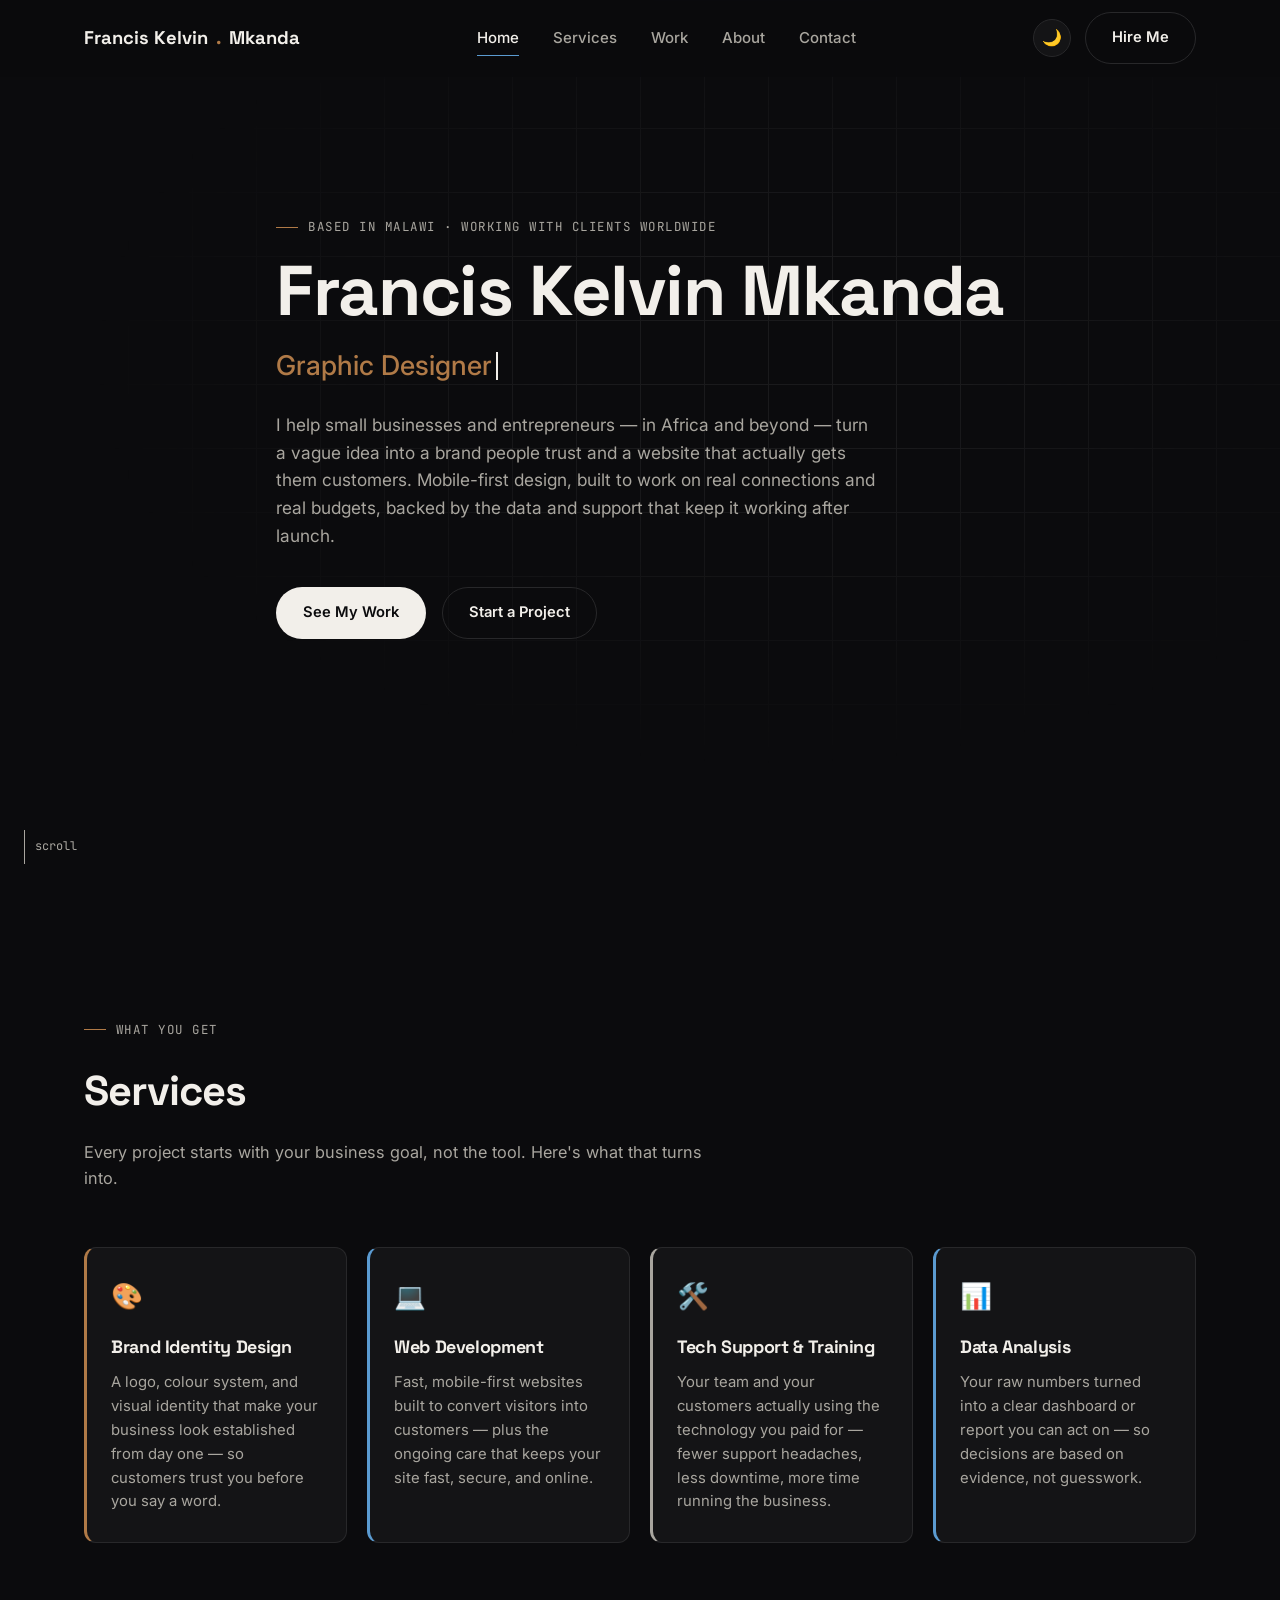
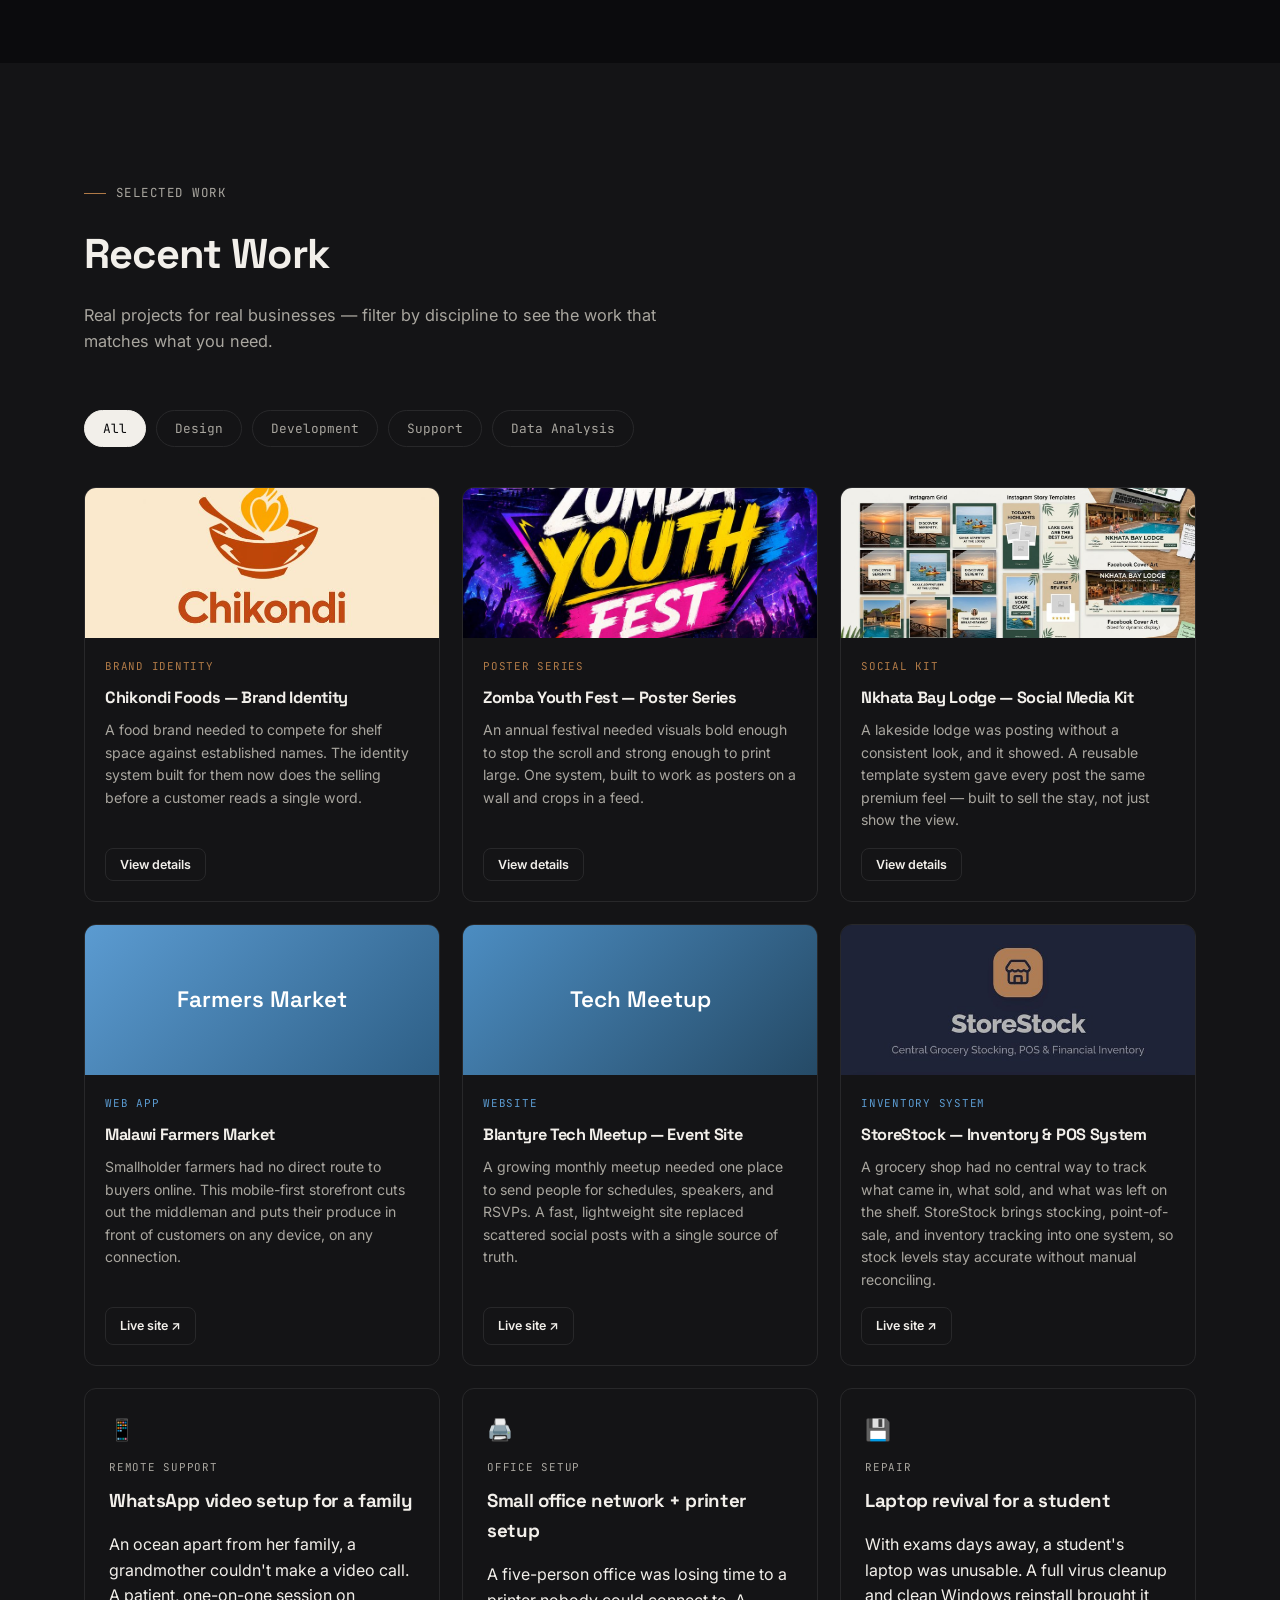
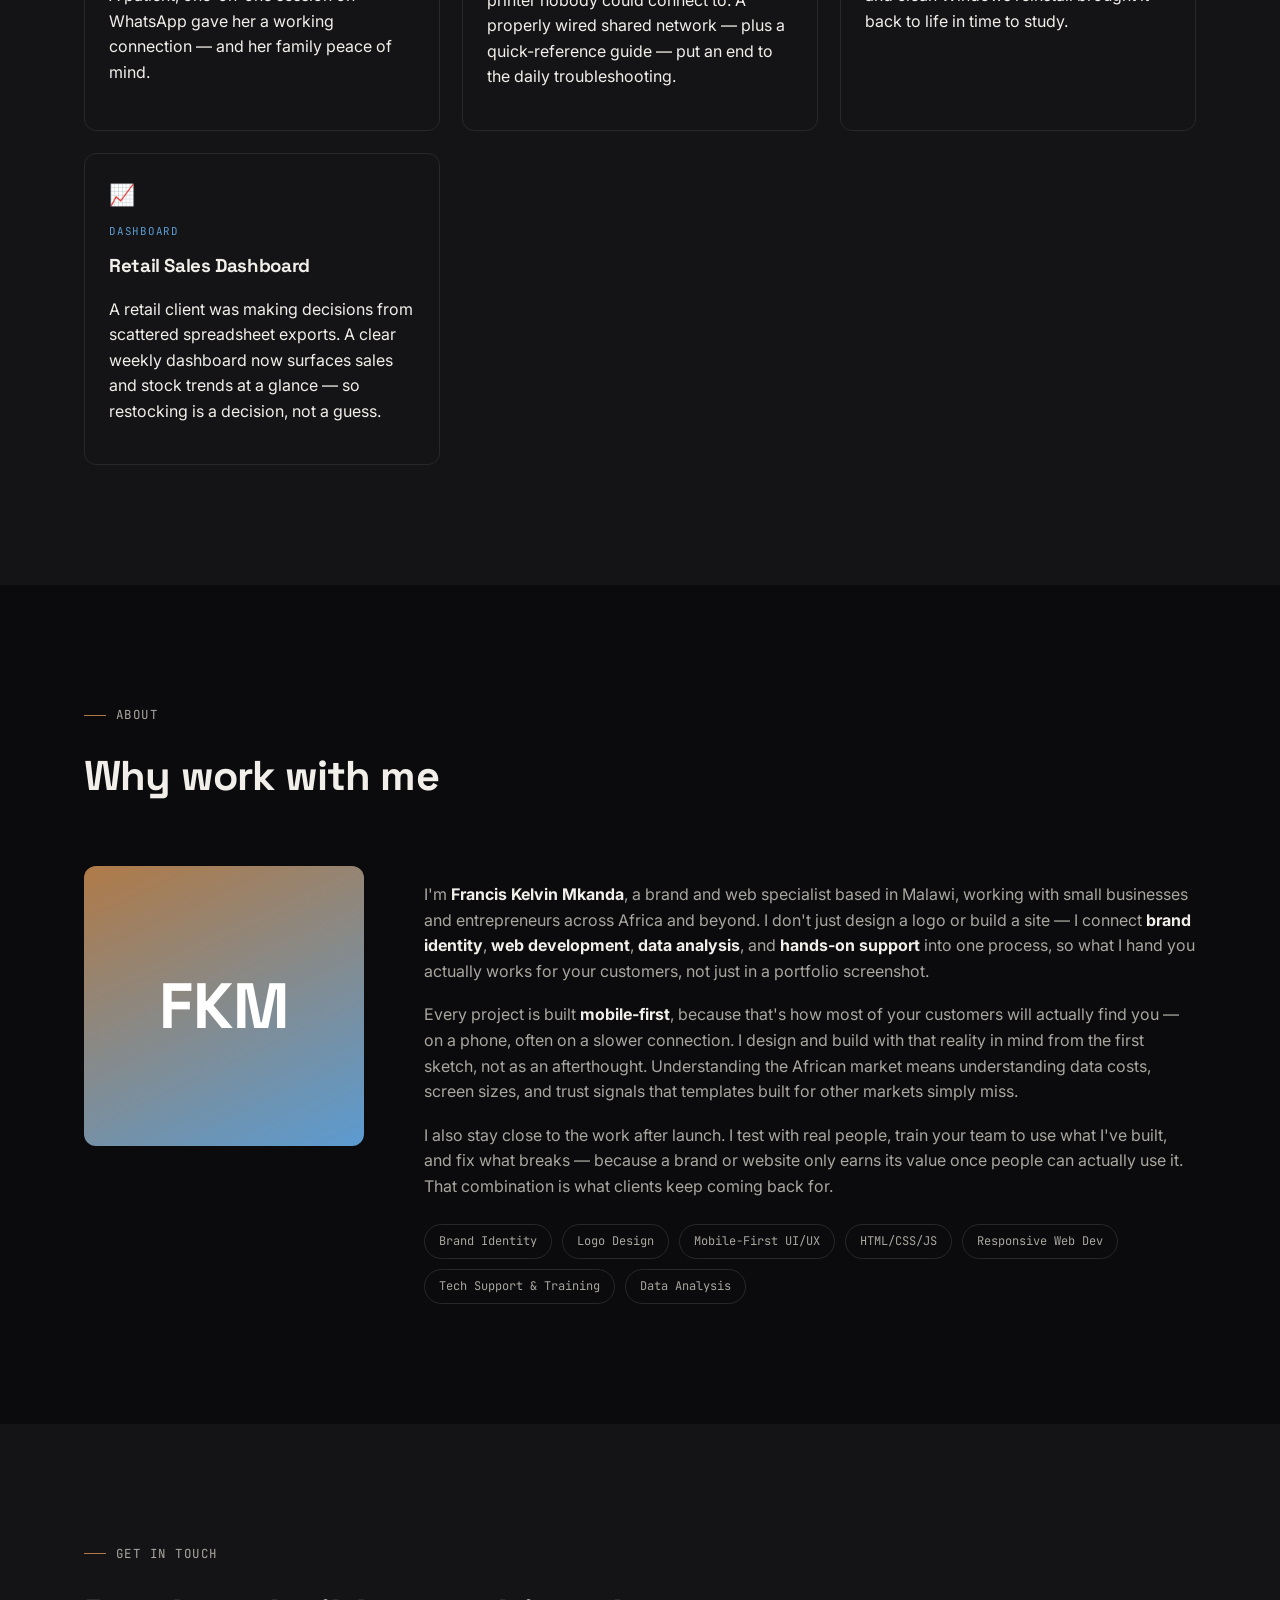
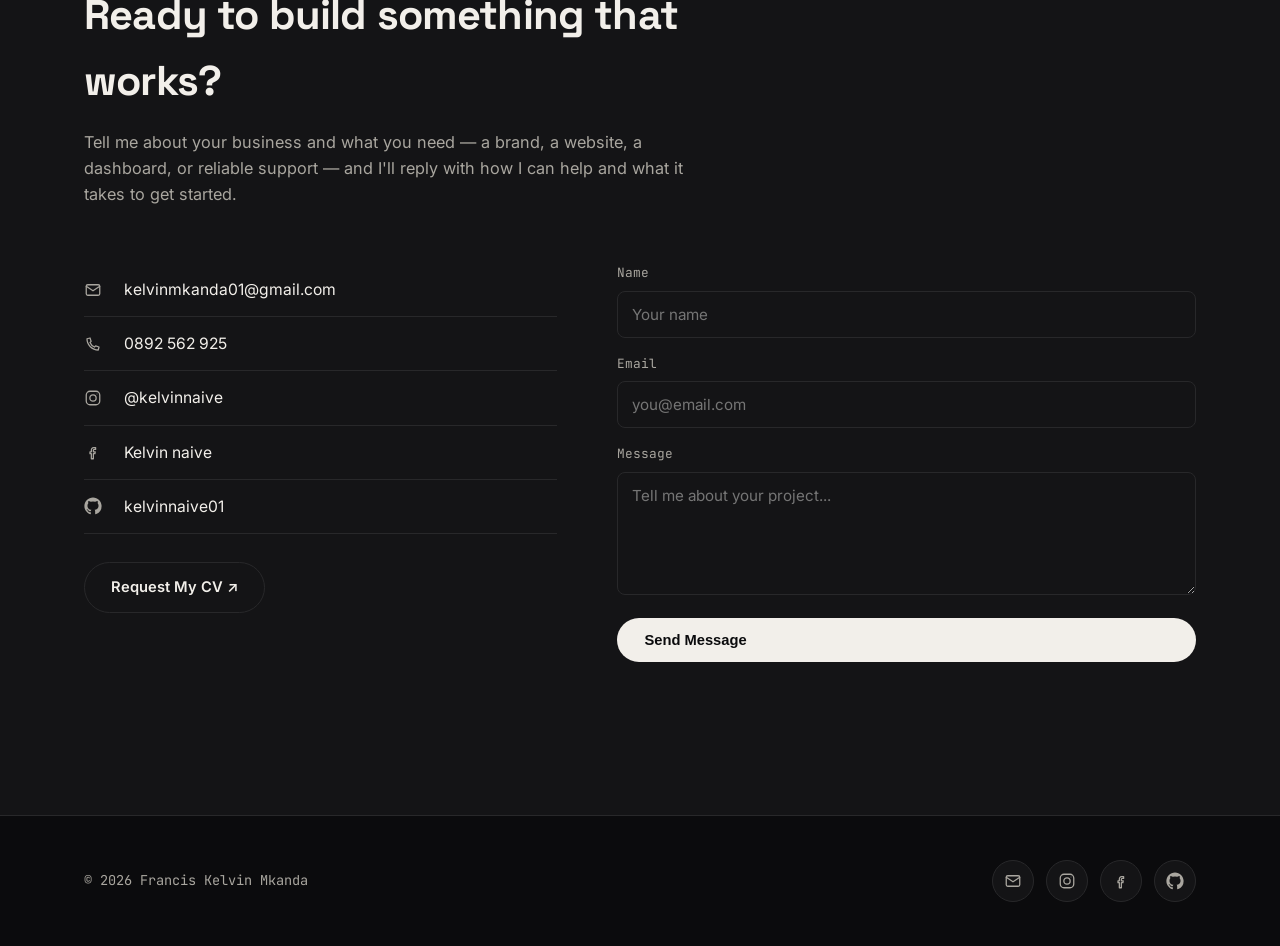
==== index.html @ a52c3dfa "Add files via upload" ====
<!DOCTYPE html>
<html lang="en" data-theme="dark">
<head>
<meta charset="UTF-8">
<meta name="viewport" content="width=device-width, initial-scale=1.0">
<title>Francis Kelvin Mkanda — Brand Design & Web Development for African Businesses</title>
<meta name="description" content="Francis Kelvin Mkanda helps African businesses build brands and websites that convert — mobile-first design, brand identity, and web development from Malawi, for clients worldwide.">
<link rel="preconnect" href="https://fonts.googleapis.com">
<link rel="preconnect" href="https://fonts.gstatic.com" crossorigin>
<link href="https://fonts.googleapis.com/css2?family=Space+Grotesk:wght@400;500;600;700&family=Inter:wght@400;500;600&family=JetBrains+Mono:wght@400;500&display=swap" rel="stylesheet">
<style>
  :root{
    --bg:#0B0B0D;
    --bg-elev:#141416;
    --bg-elev-2:#1B1B1E;
    --text:#F2EFEA;
    --text-muted:#A9A69F;
    --accent-brown:#B07A47;
    --accent-brown-soft:rgba(176,122,71,.14);
    --accent-blue:#5B9BD1;
    --accent-blue-soft:rgba(91,155,209,.14);
    --border:#28282A;
    --radius:12px;
    --shadow:0 20px 40px -20px rgba(0,0,0,.6);
    --maxw:1160px;
  }
  html[data-theme="light"]{
    --bg:#F7F5F0;
    --bg-elev:#FFFFFF;
    --bg-elev-2:#EFEBE3;
    --text:#17160F;
    --text-muted:#615D53;
    --accent-brown:#8B5A2E;
    --accent-brown-soft:rgba(139,90,46,.10);
    --accent-blue:#2E6A9E;
    --accent-blue-soft:rgba(46,106,158,.10);
    --border:#E1DCD1;
    --shadow:0 20px 40px -24px rgba(0,0,0,.18);
  }
  *{box-sizing:border-box;}
  html{scroll-behavior:smooth;}
  @media (prefers-reduced-motion: reduce){
    html{scroll-behavior:auto;}
    *{animation-duration:.001ms !important; animation-iteration-count:1 !important; transition-duration:.001ms !important;}
  }
  body{
    margin:0;
    background:var(--bg);
    color:var(--text);
    font-family:'Inter',system-ui,sans-serif;
    line-height:1.6;
    transition:background .35s ease, color .35s ease;
    -webkit-font-smoothing:antialiased;
  }
  h1,h2,h3,.display{
    font-family:'Space Grotesk',system-ui,sans-serif;
    margin:0;
    letter-spacing:-.02em;
  }
  .mono{
    font-family:'JetBrains Mono',monospace;
    letter-spacing:.02em;
  }
  a{color:inherit;text-decoration:none;}
  img{max-width:100%;display:block;}
  ::selection{background:var(--accent-brown);color:#fff;}
  :focus-visible{outline:2px solid var(--accent-blue);outline-offset:3px;}

  .wrap{max-width:var(--maxw);margin:0 auto;padding:0 24px;}
  section{padding:120px 0;scroll-margin-top:88px;}
  #home{scroll-margin-top:0;}
  @media (max-width:768px){section{padding:80px 0;}}
  .sr-only{
    position:absolute;width:1px;height:1px;padding:0;margin:-1px;
    overflow:hidden;clip:rect(0,0,0,0);white-space:nowrap;border:0;
  }

  .eyebrow{
    font-family:'JetBrains Mono',monospace;
    font-size:.78rem;
    letter-spacing:.12em;
    text-transform:uppercase;
    color:var(--text-muted);
    display:flex;align-items:center;gap:10px;
    margin-bottom:18px;
  }
  .eyebrow::before{
    content:'';
    width:22px;height:1px;
    background:var(--accent-brown);
    display:inline-block;
  }

  /* NAV */
  header{
    position:fixed;top:0;left:0;right:0;z-index:100;
    background:color-mix(in srgb, var(--bg) 78%, transparent);
    backdrop-filter:blur(10px);
    border-bottom:1px solid transparent;
    transition:border-color .3s ease, background .3s ease;
  }
  header.scrolled{border-bottom-color:var(--border);}
  nav.wrap{
    display:flex;align-items:center;justify-content:space-between;
    height:76px;
  }
  .logo{
    font-family:'Space Grotesk',sans-serif;
    font-weight:700;font-size:1.15rem;
    display:flex;align-items:center;gap:8px;
  }
  .logo .dot{color:var(--accent-brown);}
  .nav-links{
    display:flex;align-items:center;gap:34px;
    font-size:.94rem;font-weight:500;
  }
  .nav-links a{
    position:relative;color:var(--text-muted);
    transition:color .2s ease;
  }
  .nav-links a:hover, .nav-links a.active{color:var(--text);}
  .nav-links a::after{
    content:'';position:absolute;left:0;bottom:-6px;
    width:0;height:1.5px;background:var(--accent-blue);
    transition:width .25s ease;
  }
  .nav-links a:hover::after, .nav-links a.active::after{width:100%;}
  .nav-right{display:flex;align-items:center;gap:14px;}
  .theme-toggle{
    width:38px;height:38px;border-radius:50%;
    border:1px solid var(--border);background:var(--bg-elev);
    display:flex;align-items:center;justify-content:center;
    cursor:pointer;color:var(--text);font-size:1rem;
    transition:transform .2s ease, background .2s ease;
  }
  .theme-toggle:hover{transform:rotate(20deg);}
  .btn{
    display:inline-flex;align-items:center;gap:8px;
    padding:13px 26px;border-radius:999px;
    font-weight:600;font-size:.92rem;cursor:pointer;
    border:1px solid transparent;transition:all .25s ease;
    white-space:nowrap;
  }
  .btn-primary{background:var(--text);color:var(--bg);}
  .btn-primary:hover{background:var(--accent-brown);color:#fff;transform:translateY(-2px);}
  .btn-outline{border-color:var(--border);color:var(--text);}
  .btn-outline:hover{border-color:var(--accent-blue);color:var(--accent-blue);transform:translateY(-2px);}
  .hamburger{
    display:none;position:relative;width:38px;height:38px;padding:0;
    background:var(--bg-elev);border:1px solid var(--border);border-radius:50%;
    cursor:pointer;transition:border-color .2s ease;
  }
  .hamburger:hover{border-color:var(--accent-blue);}
  .hamburger .bar{
    position:absolute;left:11px;width:16px;height:1.6px;border-radius:2px;
    background:var(--text);transition:transform .3s ease, opacity .2s ease, top .3s ease;
  }
  .hamburger .bar:nth-child(1){top:14px;}
  .hamburger .bar:nth-child(2){top:18.2px;}
  .hamburger .bar:nth-child(3){top:22.4px;}
  .hamburger.open .bar:nth-child(1){top:18.2px;transform:rotate(45deg);}
  .hamburger.open .bar:nth-child(2){opacity:0;}
  .hamburger.open .bar:nth-child(3){top:18.2px;transform:rotate(-45deg);}

  @media (max-width:860px){
    .nav-links{
      position:fixed;top:76px;left:0;right:0;
      background:var(--bg-elev);border-bottom:1px solid var(--border);
      flex-direction:column;align-items:flex-start;padding:24px;gap:6px;
      transform:translateY(-12px);opacity:0;transition:all .28s ease;
      pointer-events:none;box-shadow:var(--shadow);z-index:99;
    }
    .nav-links.open{transform:translateY(0);opacity:1;pointer-events:auto;}
    .nav-links a{width:100%;padding:12px 4px;font-size:1.02rem;}
    .nav-right .btn-outline{display:none;}
    .hamburger{display:flex;align-items:center;justify-content:center;}
  }

  /* HERO */
  .hero{
    min-height:100vh;
    display:flex;align-items:center;
    position:relative;overflow:hidden;
    padding-top:76px;
  }
  .hero-grid-bg{
    position:absolute;inset:0;z-index:0;
    background-image:
      linear-gradient(var(--border) 1px, transparent 1px),
      linear-gradient(90deg, var(--border) 1px, transparent 1px);
    background-size:64px 64px;
    mask-image:radial-gradient(ellipse 70% 60% at 60% 40%, black 20%, transparent 75%);
    opacity:.55;
    animation:drift 40s linear infinite;
  }
  @keyframes drift{
    0%{background-position:0 0, 0 0;}
    100%{background-position:64px 64px, -64px 64px;}
  }
  .hero-inner{position:relative;z-index:1;max-width:820px;}
  .hero .eyebrow{opacity:0;animation:rise .7s ease .1s forwards;}
  .hero h1{
    font-size:clamp(2.4rem, 6vw, 4.4rem);
    font-weight:700;line-height:1.05;
    opacity:0;animation:rise .7s ease .22s forwards;
  }
  .role-line{
    font-size:clamp(1.2rem, 2.6vw, 1.7rem);
    font-weight:500;margin-top:18px;
    height:1.4em;display:flex;align-items:center;
    opacity:0;animation:rise .7s ease .34s forwards;
  }
  .role-word{transition:color .4s ease;}
  .role-word.brown{color:var(--accent-brown);}
  .role-word.blue{color:var(--accent-blue);}
  .role-word.plain{color:var(--text);}
  .cursor-bar{
    display:inline-block;width:2px;height:1em;background:currentColor;
    margin-left:4px;animation:blink 1s step-end infinite;
  }
  @keyframes blink{50%{opacity:0;}}
  .hero p.lead{
    margin-top:26px;font-size:1.08rem;color:var(--text-muted);max-width:600px;
    opacity:0;animation:rise .7s ease .46s forwards;
  }
  .hero-ctas{margin-top:38px;display:flex;gap:16px;flex-wrap:wrap;
    opacity:0;animation:rise .7s ease .58s forwards;}
  @keyframes rise{from{opacity:0;transform:translateY(14px);}to{opacity:1;transform:translateY(0);}}
  .scroll-cue{
    position:absolute;bottom:36px;left:24px;
    font-family:'JetBrains Mono',monospace;font-size:.75rem;color:var(--text-muted);
    display:flex;align-items:center;gap:10px;z-index:1;
  }
  .scroll-cue span.line{width:1px;height:34px;background:var(--text-muted);
    animation:scrollpulse 2s ease-in-out infinite;}
  @keyframes scrollpulse{0%,100%{transform:scaleY(1);opacity:.4;}50%{transform:scaleY(.5);opacity:1;}}

  /* SECTION HEADS */
  .section-head{max-width:640px;margin-bottom:56px;}
  .section-head h2{font-size:clamp(1.8rem, 3.4vw, 2.6rem);}
  .section-head p{color:var(--text-muted);margin-top:14px;font-size:1.02rem;}

  /* SERVICES */
  .services-grid{
    display:grid;grid-template-columns:repeat(auto-fit, minmax(220px, 1fr));gap:20px;
  }
  @media (max-width:560px){.services-grid{grid-template-columns:1fr;}}
  .service-card{
    background:var(--bg-elev);border:1px solid var(--border);
    border-left:3px solid var(--card-accent, var(--border));
    border-radius:var(--radius);padding:28px 24px;
    transition:transform .3s ease, box-shadow .3s ease;
    position:relative;
  }
  .service-card:hover{transform:translateY(-6px);box-shadow:var(--shadow);}
  .service-card .icon{font-size:1.6rem;margin-bottom:16px;display:block;}
  .service-card h3{font-size:1.12rem;margin-bottom:10px;}
  .service-card p{color:var(--text-muted);font-size:.93rem;margin:0;}
  .card-brown{--card-accent:var(--accent-brown);}
  .card-blue{--card-accent:var(--accent-blue);}
  .card-neutral{--card-accent:var(--text-muted);}
  .card-soon{--card-accent:var(--border);border-left-style:dashed;opacity:.75;}
  .badge{
    font-family:'JetBrains Mono',monospace;font-size:.65rem;
    text-transform:uppercase;letter-spacing:.08em;
    background:var(--bg-elev-2);color:var(--text-muted);
    padding:4px 9px;border-radius:6px;
    position:absolute;top:20px;right:20px;
  }

  /* FILTER TABS */
  .filter-tabs{display:flex;gap:10px;flex-wrap:wrap;margin-bottom:40px;}
  .tab{
    font-family:'JetBrains Mono',monospace;font-size:.8rem;
    padding:9px 18px;border-radius:999px;border:1px solid var(--border);
    background:transparent;color:var(--text-muted);cursor:pointer;
    transition:all .2s ease;
  }
  .tab:hover{color:var(--text);}
  .tab.active{background:var(--text);color:var(--bg);border-color:var(--text);}

  /* PORTFOLIO GRID */
  .portfolio-grid{
    display:grid;grid-template-columns:repeat(3,1fr);gap:22px;
  }
  @media (max-width:900px){.portfolio-grid{grid-template-columns:1fr 1fr;}}
  @media (max-width:600px){.portfolio-grid{grid-template-columns:1fr;}}
  .p-card{
    background:var(--bg-elev);border:1px solid var(--border);border-radius:var(--radius);
    overflow:hidden;transition:transform .3s ease, box-shadow .3s ease;
    display:flex;flex-direction:column;
  }
  .p-card:hover{transform:translateY(-5px);box-shadow:var(--shadow);}
  .p-thumb{
    height:150px;position:relative;overflow:hidden;
    display:flex;align-items:center;justify-content:center;
    font-family:'Space Grotesk',sans-serif;font-weight:600;font-size:1.4rem;
    color:#fff;cursor:pointer;
  }
  .p-thumb img{width:100%;height:100%;object-fit:cover;display:block;transition:transform .4s ease;}
  .p-card:hover .p-thumb img{transform:scale(1.06);}
  .p-thumb::after{
    content:'';position:absolute;inset:0;background:rgba(0,0,0,0);
    transition:background .25s ease;
  }
  .p-card:hover .p-thumb::after{background:rgba(0,0,0,.12);}
  .p-body{padding:20px;flex:1;display:flex;flex-direction:column;}
  .p-tag{
    font-family:'JetBrains Mono',monospace;font-size:.68rem;text-transform:uppercase;
    color:var(--tag-color, var(--accent-brown));margin-bottom:10px;letter-spacing:.07em;
  }
  .p-body h3{font-size:1.02rem;margin-bottom:8px;}
  .p-body p{color:var(--text-muted);font-size:.88rem;margin:0 0 16px 0;flex:1;}
  .p-links{display:flex;gap:10px;flex-wrap:wrap;}
  .p-links a, .p-links button{
    font-size:.78rem;font-weight:600;padding:8px 14px;border-radius:8px;
    border:1px solid var(--border);cursor:pointer;background:transparent;color:var(--text);
    transition:all .2s ease;font-family:inherit;
  }
  .p-links a:hover, .p-links button:hover{border-color:var(--accent-blue);color:var(--accent-blue);}
  .soon-grid{
    height:150px;background:
      repeating-linear-gradient(135deg, var(--bg-elev-2) 0 10px, var(--bg-elev) 10px 20px);
    display:flex;align-items:center;justify-content:center;
    color:var(--text-muted);font-family:'JetBrains Mono',monospace;font-size:.8rem;
    letter-spacing:.06em;text-transform:uppercase;
  }
  .support-card{padding:24px;}
  .support-card .icon{font-size:1.3rem;margin-bottom:12px;display:block;}

  /* MODAL */
  .modal-overlay{
    position:fixed;inset:0;background:rgba(0,0,0,.72);
    display:none;align-items:center;justify-content:center;z-index:200;
    padding:24px;
  }
  .modal-overlay.open{display:flex;}
  .modal{
    background:var(--bg-elev);border:1px solid var(--border);border-radius:var(--radius);
    max-width:560px;width:100%;padding:32px;position:relative;
    box-shadow:var(--shadow);max-height:88vh;overflow-y:auto;
  }
  .modal .close-btn{
    position:absolute;top:18px;right:18px;background:none;border:none;
    color:var(--text-muted);font-size:1.3rem;cursor:pointer;
  }
  .modal-thumb{
    height:130px;border-radius:8px;margin-bottom:20px;
    display:flex;align-items:center;justify-content:center;color:#fff;
    font-family:'Space Grotesk',sans-serif;font-weight:600;
  }
  .modal-thumb.gallery{
    height:auto;display:grid;grid-template-columns:1.3fr 1fr;grid-auto-rows:100px;gap:8px;
    background:none;
  }
  .modal-thumb.gallery img{
    width:100%;height:100%;object-fit:cover;border-radius:8px;border:1px solid var(--border);
    cursor:zoom-in;transition:opacity .2s ease, transform .2s ease;
  }
  .modal-thumb.gallery img:hover{opacity:.88;transform:scale(1.02);}
  .modal-thumb.gallery img:first-child{grid-row:span 2;height:100%;}

  .lightbox-overlay{
    position:fixed;inset:0;background:rgba(0,0,0,.9);
    display:none;align-items:center;justify-content:center;z-index:300;
    padding:32px;
  }
  .lightbox-overlay.open{display:flex;}
  .lightbox-overlay img{
    max-width:min(90vw, 1100px);max-height:88vh;
    object-fit:contain;border-radius:6px;box-shadow:var(--shadow);
  }
  .lightbox-close{
    position:fixed;top:24px;right:28px;color:#fff;font-size:1.6rem;
    background:rgba(255,255,255,.1);width:44px;height:44px;border-radius:50%;
    border:1px solid rgba(255,255,255,.25);
  }
  .lightbox-close:hover{background:rgba(255,255,255,.2);}

  /* ABOUT */
  .about-grid{display:grid;grid-template-columns:280px 1fr;gap:60px;align-items:start;}
  @media (max-width:760px){.about-grid{grid-template-columns:1fr;}}
  .avatar{
    width:100%;aspect-ratio:1;border-radius:var(--radius);
    background:linear-gradient(155deg, var(--accent-brown), var(--accent-blue));
    display:flex;align-items:center;justify-content:center;
    font-family:'Space Grotesk',sans-serif;font-weight:700;font-size:4rem;color:#fff;
  }
  .about-text p{color:var(--text-muted);margin-bottom:18px;}
  .about-text strong{color:var(--text);}
  .skill-tags{display:flex;flex-wrap:wrap;gap:10px;margin-top:24px;}
  .skill-tags span{
    font-family:'JetBrains Mono',monospace;font-size:.75rem;
    border:1px solid var(--border);padding:7px 14px;border-radius:999px;
    color:var(--text-muted);
  }

  /* CONTACT */
  .contact-grid{display:grid;grid-template-columns:.9fr 1.1fr;gap:60px;}
  @media (max-width:800px){.contact-grid{grid-template-columns:1fr;}}
  .contact-list{list-style:none;padding:0;margin:0 0 28px 0;}
  .contact-list li{
    display:flex;align-items:center;gap:14px;padding:14px 0;
    border-bottom:1px solid var(--border);font-size:.98rem;
  }
  .contact-list li .k{width:26px;display:flex;color:var(--text-muted);flex-shrink:0;}
  .contact-list li .k svg{width:18px;height:18px;}
  .contact-list li a{transition:color .2s ease;}
  .contact-list li a:hover{color:var(--accent-blue);}
  form.contact-form{display:flex;flex-direction:column;gap:16px;}
  .field label{
    display:block;font-size:.8rem;font-family:'JetBrains Mono',monospace;
    color:var(--text-muted);margin-bottom:7px;
  }
  .field input, .field textarea{
    width:100%;padding:13px 14px;border-radius:8px;
    border:1px solid var(--border);background:var(--bg-elev);color:var(--text);
    font-family:'Inter',sans-serif;font-size:.95rem;resize:vertical;
    transition:border-color .2s ease;
  }
  .field input:focus, .field textarea:focus{border-color:var(--accent-blue);outline:none;}
  .form-msg{font-size:.88rem;color:var(--accent-blue);min-height:1.2em;}

  /* FOOTER */
  footer{border-top:1px solid var(--border);padding:44px 0;}
  .footer-inner{
    display:flex;justify-content:space-between;align-items:center;flex-wrap:wrap;gap:20px;
  }
  .social-row{display:flex;gap:12px;}
  .social-row a{
    width:42px;height:42px;border-radius:50%;border:1px solid var(--border);
    background:var(--bg-elev);color:var(--text-muted);
    display:flex;align-items:center;justify-content:center;
    transition:transform .25s ease, background .25s ease, border-color .25s ease, color .25s ease, box-shadow .25s ease;
  }
  .social-row a svg{width:18px;height:18px;display:block;}
  .social-row a:hover, .social-row a:focus-visible{
    border-color:var(--icon-accent, var(--accent-brown));
    color:var(--icon-accent, var(--accent-brown));
    background:var(--icon-accent-soft, var(--accent-brown-soft));
    transform:translateY(-3px) scale(1.06);
    box-shadow:var(--shadow);
  }
  footer .copyright{font-size:.85rem;color:var(--text-muted);font-family:'JetBrains Mono',monospace;}

  .reveal{opacity:0;transform:translateY(24px);transition:opacity .7s ease, transform .7s ease;}
  .reveal.in{opacity:1;transform:translateY(0);}
</style>
</head>
<body>

<header id="site-header">
  <nav class="wrap">
    <a href="#home" class="logo">Francis Kelvin<span class="dot">.</span>Mkanda</a>
    <div class="nav-links" id="navLinks">
      <a href="#home" class="nav-link">Home</a>
      <a href="#services" class="nav-link">Services</a>
      <a href="#portfolio" class="nav-link">Work</a>
      <a href="#about" class="nav-link">About</a>
      <a href="#contact" class="nav-link">Contact</a>
    </div>
    <div class="nav-right">
      <button class="theme-toggle" id="themeToggle" aria-label="Toggle dark/light mode">🌙</button>
      <a href="#contact" class="btn btn-outline">Hire Me</a>
      <button class="hamburger" id="hamburger" aria-label="Open menu" aria-expanded="false" aria-controls="navLinks">
        <span class="bar"></span><span class="bar"></span><span class="bar"></span>
      </button>
    </div>
  </nav>
</header>

<section class="hero" id="home">
  <div class="hero-grid-bg" aria-hidden="true"></div>
  <div class="wrap hero-inner">
    <div class="eyebrow">based in malawi · working with clients worldwide</div>
    <h1>Francis Kelvin Mkanda</h1>
    <div class="role-line">
      <span class="role-word" id="roleWord">Graphic Designer</span><span class="cursor-bar"></span>
    </div>
    <p class="lead">I help small businesses and entrepreneurs — in Africa and beyond — turn a vague idea into a brand people trust and a website that actually gets them customers. Mobile-first design, built to work on real connections and real budgets, backed by the data and support that keep it working after launch.</p>
    <div class="hero-ctas">
      <a href="#portfolio" class="btn btn-primary">See My Work</a>
      <a href="#contact" class="btn btn-outline">Start a Project</a>
    </div>
  </div>
  <div class="scroll-cue"><span class="line"></span>scroll</div>
</section>

<section id="services">
  <div class="wrap">
    <div class="section-head reveal">
      <div class="eyebrow">what you get</div>
      <h2>Services</h2>
      <p>Every project starts with your business goal, not the tool. Here's what that turns into.</p>
    </div>
    <div class="services-grid">
      <div class="service-card card-brown reveal">
        <span class="icon">🎨</span>
        <h3>Brand Identity Design</h3>
        <p>A logo, colour system, and visual identity that make your business look established from day one — so customers trust you before you say a word.</p>
      </div>
      <div class="service-card card-blue reveal">
        <span class="icon">💻</span>
        <h3>Web Development</h3>
        <p>Fast, mobile-first websites built to convert visitors into customers — plus the ongoing care that keeps your site fast, secure, and online.</p>
      </div>
      <div class="service-card card-neutral reveal">
        <span class="icon">🛠️</span>
        <h3>Tech Support &amp; Training</h3>
        <p>Your team and your customers actually using the technology you paid for — fewer support headaches, less downtime, more time running the business.</p>
      </div>
      <div class="service-card card-blue reveal">
        <span class="icon">📊</span>
        <h3>Data Analysis</h3>
        <p>Your raw numbers turned into a clear dashboard or report you can act on — so decisions are based on evidence, not guesswork.</p>
      </div>
    </div>
  </div>
</section>

<section id="portfolio" style="background:var(--bg-elev);">
  <div class="wrap">
    <div class="section-head reveal">
      <div class="eyebrow">selected work</div>
      <h2>Recent Work</h2>
      <p>Real projects for real businesses — filter by discipline to see the work that matches what you need.</p>
    </div>
    <div class="filter-tabs reveal">
      <button class="tab active" data-filter="all">All</button>
      <button class="tab" data-filter="design">Design</button>
      <button class="tab" data-filter="dev">Development</button>
      <button class="tab" data-filter="support">Support</button>
      <button class="tab" data-filter="data">Data Analysis</button>
    </div>

    <div class="portfolio-grid" id="portfolioGrid">

      <!-- Design -->
      <div class="p-card reveal" data-cat="design">
        <div class="p-thumb" data-modal="chikondi">
          <img src="[data-uri]" alt="Chikondi Foods logo — a bowl with a heart-shaped flame">
        </div>
        <div class="p-body">
          <div class="p-tag">brand identity</div>
          <h3>Chikondi Foods — Brand Identity</h3>
          <p>A food brand needed to compete for shelf space against established names. The identity system built for them now does the selling before a customer reads a single word.</p>
          <div class="p-links"><button data-modal="chikondi">View details</button></div>
        </div>
      </div>

      <div class="p-card reveal" data-cat="design">
        <div class="p-thumb" data-modal="zomba">
          <img src="[data-uri]" alt="Zomba Youth Fest neon concert-style poster">
        </div>
        <div class="p-body">
          <div class="p-tag">poster series</div>
          <h3>Zomba Youth Fest — Poster Series</h3>
          <p>An annual festival needed visuals bold enough to stop the scroll and strong enough to print large. One system, built to work as posters on a wall and crops in a feed.</p>
          <div class="p-links"><button data-modal="zomba">View details</button></div>
        </div>
      </div>

      <div class="p-card reveal" data-cat="design">
        <div class="p-thumb" data-modal="nkhata">
          <img src="[data-uri]" alt="Nkhata Bay Lodge social media kit mockup">
        </div>
        <div class="p-body">
          <div class="p-tag">social kit</div>
          <h3>Nkhata Bay Lodge — Social Media Kit</h3>
          <p>A lakeside lodge was posting without a consistent look, and it showed. A reusable template system gave every post the same premium feel — built to sell the stay, not just show the view.</p>
          <div class="p-links"><button data-modal="nkhata">View details</button></div>
        </div>
      </div>

      <!-- Dev -->
      <div class="p-card reveal" data-cat="dev">
        <div class="p-thumb" style="background:linear-gradient(135deg,#5B9BD1,#2E5F86);">Farmers Market</div>
        <div class="p-body">
          <div class="p-tag" style="--tag-color:var(--accent-blue);">web app</div>
          <h3>Malawi Farmers Market</h3>
          <p>Smallholder farmers had no direct route to buyers online. This mobile-first storefront cuts out the middleman and puts their produce in front of customers on any device, on any connection.</p>
          <div class="p-links">
            <a href="https://kelvinmkanda01.github.io/Demo-farmer-s-market-website-/" target="_blank" rel="noopener">Live site ↗</a>
          </div>
        </div>
      </div>

      <div class="p-card reveal" data-cat="dev">
        <div class="p-thumb" style="background:linear-gradient(135deg,#4C8DC2,#254A66);">Tech Meetup</div>
        <div class="p-body">
          <div class="p-tag" style="--tag-color:var(--accent-blue);">website</div>
          <h3>Blantyre Tech Meetup — Event Site</h3>
          <p>A growing monthly meetup needed one place to send people for schedules, speakers, and RSVPs. A fast, lightweight site replaced scattered social posts with a single source of truth.</p>
          <div class="p-links">
            <a href="https://kelvinmkanda01.github.io/My-demo-website/" target="_blank" rel="noopener">Live site ↗</a>
          </div>
        </div>
      </div>

      <div class="p-card reveal" data-cat="dev">
        <div class="p-thumb">
          <img src="[data-uri]" alt="StoreStock app logo and tagline on its sign-in screen">
        </div>
        <div class="p-body">
          <div class="p-tag" style="--tag-color:var(--accent-blue);">inventory system</div>
          <h3>StoreStock — Inventory &amp; POS System</h3>
          <p>A grocery shop had no central way to track what came in, what sold, and what was left on the shelf. StoreStock brings stocking, point-of-sale, and inventory tracking into one system, so stock levels stay accurate without manual reconciling.</p>
          <div class="p-links">
            <a href="https://stocking-and-inventory-webapp.onrender.com/" target="_blank" rel="noopener">Live site ↗</a>
          </div>
        </div>
      </div>

      <!-- Support -->
      <div class="p-card support-card reveal" data-cat="support">
        <span class="icon">📱</span>
        <div class="p-tag" style="--tag-color:var(--text-muted);">remote support</div>
        <h3>WhatsApp video setup for a family</h3>
        <p>An ocean apart from her family, a grandmother couldn't make a video call. A patient, one-on-one session on WhatsApp gave her a working connection — and her family peace of mind.</p>
      </div>

      <div class="p-card support-card reveal" data-cat="support">
        <span class="icon">🖨️</span>
        <div class="p-tag" style="--tag-color:var(--text-muted);">office setup</div>
        <h3>Small office network + printer setup</h3>
        <p>A five-person office was losing time to a printer nobody could connect to. A properly wired shared network — plus a quick-reference guide — put an end to the daily troubleshooting.</p>
      </div>

      <div class="p-card support-card reveal" data-cat="support">
        <span class="icon">💾</span>
        <div class="p-tag" style="--tag-color:var(--text-muted);">repair</div>
        <h3>Laptop revival for a student</h3>
        <p>With exams days away, a student's laptop was unusable. A full virus cleanup and clean Windows reinstall brought it back to life in time to study.</p>
      </div>

      <!-- Data Analysis -->
      <div class="p-card support-card reveal" data-cat="data">
        <span class="icon">📈</span>
        <div class="p-tag" style="--tag-color:var(--accent-blue);">dashboard</div>
        <h3>Retail Sales Dashboard</h3>
        <p>A retail client was making decisions from scattered spreadsheet exports. A clear weekly dashboard now surfaces sales and stock trends at a glance — so restocking is a decision, not a guess.</p>
      </div>

    </div>
  </div>
</section>

<section id="about">
  <div class="wrap">
    <div class="section-head reveal">
      <div class="eyebrow">about</div>
      <h2>Why work with me</h2>
    </div>
    <div class="about-grid">
      <div class="reveal"><div class="avatar">FKM</div></div>
      <div class="about-text reveal">
        <p>I'm <strong>Francis Kelvin Mkanda</strong>, a brand and web specialist based in Malawi, working with small businesses and entrepreneurs across Africa and beyond. I don't just design a logo or build a site — I connect <strong>brand identity</strong>, <strong>web development</strong>, <strong>data analysis</strong>, and <strong>hands-on support</strong> into one process, so what I hand you actually works for your customers, not just in a portfolio screenshot.</p>
        <p>Every project is built <strong>mobile-first</strong>, because that's how most of your customers will actually find you — on a phone, often on a slower connection. I design and build with that reality in mind from the first sketch, not as an afterthought. Understanding the African market means understanding data costs, screen sizes, and trust signals that templates built for other markets simply miss.</p>
        <p>I also stay close to the work after launch. I test with real people, train your team to use what I've built, and fix what breaks — because a brand or website only earns its value once people can actually use it. That combination is what clients keep coming back for.</p>
        <div class="skill-tags">
          <span>Brand Identity</span><span>Logo Design</span><span>Mobile-First UI/UX</span>
          <span>HTML/CSS/JS</span><span>Responsive Web Dev</span>
          <span>Tech Support &amp; Training</span>
          <span>Data Analysis</span>
        </div>
      </div>
    </div>
  </div>
</section>

<section id="contact" style="background:var(--bg-elev);">
  <div class="wrap">
    <div class="section-head reveal">
      <div class="eyebrow">get in touch</div>
      <h2>Ready to build something that works?</h2>
      <p>Tell me about your business and what you need — a brand, a website, a dashboard, or reliable support — and I'll reply with how I can help and what it takes to get started.</p>
    </div>
    <div class="contact-grid">
      <div class="reveal">
        <ul class="contact-list">
          <li><span class="k"><svg viewBox="0 0 24 24" fill="none" stroke="currentColor" stroke-width="1.7" stroke-linecap="round" stroke-linejoin="round"><rect x="3" y="5" width="18" height="14" rx="2"/><path d="M3 7l9 6 9-6"/></svg></span><a href="mailto:kelvinmkanda01@gmail.com">kelvinmkanda01@gmail.com</a></li>
          <li><span class="k"><svg viewBox="0 0 24 24" fill="none" stroke="currentColor" stroke-width="1.7" stroke-linecap="round" stroke-linejoin="round"><path d="M4 5c0 8.3 6.7 15 15 15l1-4-4.5-1.5L14 16A11 11 0 018 10L9.5 8.5 8 4 4 5z"/></svg></span><a href="tel:0892562925">0892 562 925</a></li>
          <li><span class="k"><svg viewBox="0 0 24 24" fill="none" stroke="currentColor" stroke-width="1.7" stroke-linecap="round" stroke-linejoin="round"><rect x="3" y="3" width="18" height="18" rx="5"/><circle cx="12" cy="12" r="4.2"/><circle cx="17.3" cy="6.7" r="0.6" fill="currentColor" stroke="none"/></svg></span><a href="https://instagram.com/kelvinnaive" target="_blank" rel="noopener">@kelvinnaive</a></li>
          <li><span class="k"><svg viewBox="0 0 24 24" fill="none" stroke="currentColor" stroke-width="1.7" stroke-linecap="round" stroke-linejoin="round"><path d="M15.5 8.5h-1.8c-.8 0-1.2.5-1.2 1.3v1.9H15l-.4 2.6h-2.1V21h-2.7v-6.7H8v-2.6h1.8v-2.2c0-1.9 1.1-3.3 3.1-3.3h2.6v2.3z"/></svg></span><a href="https://facebook.com" target="_blank" rel="noopener">Kelvin naive</a></li>
          <li><span class="k"><svg viewBox="0 0 24 24" fill="currentColor"><path d="M12 .5C5.73.5.5 5.73.5 12c0 5.09 3.29 9.4 7.86 10.93.57.1.78-.25.78-.55v-2.2c-3.2.7-3.87-1.36-3.87-1.36-.52-1.32-1.28-1.67-1.28-1.67-1.04-.71.08-.7.08-.7 1.15.08 1.76 1.18 1.76 1.18 1.02 1.75 2.68 1.24 3.34.95.1-.74.4-1.24.72-1.53-2.56-.29-5.26-1.28-5.26-5.7 0-1.26.45-2.29 1.18-3.1-.12-.29-.51-1.46.11-3.04 0 0 .97-.31 3.18 1.18a11 11 0 015.8 0c2.2-1.49 3.17-1.18 3.17-1.18.63 1.58.24 2.75.12 3.04.74.81 1.18 1.84 1.18 3.1 0 4.43-2.7 5.4-5.28 5.68.42.36.78 1.07.78 2.16v3.2c0 .3.2.66.79.55A11.5 11.5 0 0023.5 12c0-6.27-5.23-11.5-11.5-11.5z"/></svg></span><a href="https://github.com/kelvinnaive01" target="_blank" rel="noopener">kelvinnaive01</a></li>
        </ul>
        <a class="btn btn-outline" href="mailto:kelvinmkanda01@gmail.com?subject=CV%20Request%20-%20Portfolio%20Site">Request My CV ↗</a>
      </div>
      <form class="contact-form reveal" id="contactForm">
        <div class="field">
          <label for="cf-name">Name</label>
          <input type="text" id="cf-name" name="name" required placeholder="Your name">
        </div>
        <div class="field">
          <label for="cf-email">Email</label>
          <input type="email" id="cf-email" name="email" required placeholder="you@email.com">
        </div>
        <div class="field">
          <label for="cf-msg">Message</label>
          <textarea id="cf-msg" name="message" rows="5" required placeholder="Tell me about your project..."></textarea>
        </div>
        <button type="submit" class="btn btn-primary">Send Message</button>
        <div class="form-msg" id="formMsg"></div>
      </form>
    </div>
  </div>
</section>

<footer>
  <div class="wrap footer-inner">
    <div class="copyright">© 2026 Francis Kelvin Mkanda</div>
    <div class="social-row">
      <a href="mailto:kelvinmkanda01@gmail.com" title="Email" aria-label="Email Francis">
        <svg viewBox="0 0 24 24" fill="none" stroke="currentColor" stroke-width="1.7" stroke-linecap="round" stroke-linejoin="round"><rect x="3" y="5" width="18" height="14" rx="2"/><path d="M3 7l9 6 9-6"/></svg>
        <span class="sr-only">Email</span>
      </a>
      <a href="https://instagram.com/kelvinnaive" target="_blank" rel="noopener" title="Instagram" aria-label="Instagram: kelvinnaive">
        <svg viewBox="0 0 24 24" fill="none" stroke="currentColor" stroke-width="1.7" stroke-linecap="round" stroke-linejoin="round"><rect x="3" y="3" width="18" height="18" rx="5"/><circle cx="12" cy="12" r="4.2"/><circle cx="17.3" cy="6.7" r="0.6" fill="currentColor" stroke="none"/></svg>
        <span class="sr-only">Instagram</span>
      </a>
      <a href="https://facebook.com" target="_blank" rel="noopener" title="Facebook" aria-label="Facebook: Kelvin naive">
        <svg viewBox="0 0 24 24" fill="none" stroke="currentColor" stroke-width="1.7" stroke-linecap="round" stroke-linejoin="round"><path d="M15.5 8.5h-1.8c-.8 0-1.2.5-1.2 1.3v1.9H15l-.4 2.6h-2.1V21h-2.7v-6.7H8v-2.6h1.8v-2.2c0-1.9 1.1-3.3 3.1-3.3h2.6v2.3z"/></svg>
        <span class="sr-only">Facebook</span>
      </a>
      <a href="https://github.com/kelvinnaive01" target="_blank" rel="noopener" title="GitHub" style="--icon-accent:var(--accent-blue);--icon-accent-soft:var(--accent-blue-soft);" aria-label="GitHub: kelvinnaive01">
        <svg viewBox="0 0 24 24" fill="currentColor"><path d="M12 .5C5.73.5.5 5.73.5 12c0 5.09 3.29 9.4 7.86 10.93.57.1.78-.25.78-.55v-2.2c-3.2.7-3.87-1.36-3.87-1.36-.52-1.32-1.28-1.67-1.28-1.67-1.04-.71.08-.7.08-.7 1.15.08 1.76 1.18 1.76 1.18 1.02 1.75 2.68 1.24 3.34.95.1-.74.4-1.24.72-1.53-2.56-.29-5.26-1.28-5.26-5.7 0-1.26.45-2.29 1.18-3.1-.12-.29-.51-1.46.11-3.04 0 0 .97-.31 3.18 1.18a11 11 0 015.8 0c2.2-1.49 3.17-1.18 3.17-1.18.63 1.58.24 2.75.12 3.04.74.81 1.18 1.84 1.18 3.1 0 4.43-2.7 5.4-5.28 5.68.42.36.78 1.07.78 2.16v3.2c0 .3.2.66.79.55A11.5 11.5 0 0023.5 12c0-6.27-5.23-11.5-11.5-11.5z"/></svg>
        <span class="sr-only">GitHub</span>
      </a>
    </div>
  </div>
</footer>

<div class="modal-overlay" id="modalOverlay">
  <div class="modal">
    <button class="close-btn" id="modalClose" aria-label="Close">✕</button>
    <div class="modal-thumb" id="modalThumb"></div>
    <div class="p-tag" id="modalTag"></div>
    <h3 id="modalTitle" style="font-size:1.2rem;margin-bottom:10px;"></h3>
    <p id="modalDesc" style="color:var(--text-muted);font-size:.92rem;"></p>
  </div>
</div>

<div class="lightbox-overlay" id="lightboxOverlay">
  <button class="close-btn lightbox-close" id="lightboxClose" aria-label="Close full-size image">✕</button>
  <img id="lightboxImg" src="" alt="">
</div>

<script>
  // ---- Theme toggle ----
  var themeToggle = document.getElementById('themeToggle');
  var htmlEl = document.documentElement;
  themeToggle.addEventListener('click', function(){
    var current = htmlEl.getAttribute('data-theme');
    var next = current === 'dark' ? 'light' : 'dark';
    htmlEl.setAttribute('data-theme', next);
    themeToggle.textContent = next === 'dark' ? '🌙' : '☀️';
  });

  // ---- Sticky header shadow ----
  var header = document.getElementById('site-header');
  window.addEventListener('scroll', function(){
    header.classList.toggle('scrolled', window.scrollY > 20);
  });

  // ---- Mobile nav ----
  var hamburger = document.getElementById('hamburger');
  var navLinks = document.getElementById('navLinks');
  function setMenuOpen(open){
    navLinks.classList.toggle('open', open);
    hamburger.classList.toggle('open', open);
    hamburger.setAttribute('aria-expanded', open ? 'true' : 'false');
    hamburger.setAttribute('aria-label', open ? 'Close menu' : 'Open menu');
  }
  hamburger.addEventListener('click', function(){
    setMenuOpen(!navLinks.classList.contains('open'));
  });
  document.querySelectorAll('.nav-link').forEach(function(link){
    link.addEventListener('click', function(){ setMenuOpen(false); });
  });

  // ---- Smooth scroll for every in-page link (nav, hero CTAs, Hire Me, etc.) ----
  var headerEl = document.getElementById('site-header');
  document.querySelectorAll('a[href^="#"]').forEach(function(link){
    var hash = link.getAttribute('href');
    if(!hash || hash.length < 2) return; // ignore bare "#" placeholders
    var target = document.querySelector(hash);
    if(!target) return;
    link.addEventListener('click', function(e){
      e.preventDefault();
      var headerH = headerEl ? headerEl.offsetHeight : 76;
      var topPos = target.getBoundingClientRect().top + window.pageYOffset - headerH - 12;
      window.scrollTo({top: Math.max(topPos, 0), behavior:'smooth'});
      history.pushState(null, '', hash);
    });
  });

  // ---- Scrollspy ----
  var sections = ['home','services','portfolio','about','contact'];
  var navAnchors = document.querySelectorAll('.nav-link');
  window.addEventListener('scroll', function(){
    var pos = window.scrollY + 140;
    var current = sections[0];
    sections.forEach(function(id){
      var el = document.getElementById(id);
      if(el && el.offsetTop <= pos) current = id;
    });
    navAnchors.forEach(function(a){
      a.classList.toggle('active', a.getAttribute('href') === '#' + current);
    });
  });

  // ---- Role-cycling hero text (typewriter effect) ----
  var roles = [
    {text:'Graphic Designer', cls:'brown'},
    {text:'Web Developer', cls:'blue'},
    {text:'Data Analyst', cls:'blue'},
    {text:'Tech Support Specialist', cls:'plain'}
  ];
  var roleWord = document.getElementById('roleWord');
  var roleIdx = 0;
  var charIdx = 0;
  var isTyping = true;
  var TYPE_SPEED = 65;
  var DELETE_SPEED = 32;
  var HOLD_TIME = 1500;
  var NEXT_DELAY = 350;

  function typewriterTick(){
    var current = roles[roleIdx];
    roleWord.className = 'role-word ' + current.cls;
    if(isTyping){
      charIdx++;
      roleWord.textContent = current.text.slice(0, charIdx);
      if(charIdx >= current.text.length){
        isTyping = false;
        setTimeout(typewriterTick, HOLD_TIME);
        return;
      }
      setTimeout(typewriterTick, TYPE_SPEED);
    } else {
      charIdx--;
      roleWord.textContent = current.text.slice(0, charIdx);
      if(charIdx <= 0){
        isTyping = true;
        roleIdx = (roleIdx + 1) % roles.length;
        setTimeout(typewriterTick, NEXT_DELAY);
        return;
      }
      setTimeout(typewriterTick, DELETE_SPEED);
    }
  }
  roleWord.textContent = '';
  roleWord.className = 'role-word brown';
  setTimeout(typewriterTick, 600);

  // ---- Reveal on scroll ----
  var revealEls = document.querySelectorAll('.reveal');
  var io = new IntersectionObserver(function(entries){
    entries.forEach(function(e){
      if(e.isIntersecting){ e.target.classList.add('in'); io.unobserve(e.target); }
    });
  }, {threshold:.15});
  revealEls.forEach(function(el){ io.observe(el); });

  // ---- Portfolio filter ----
  var tabs = document.querySelectorAll('.tab');
  var cards = document.querySelectorAll('#portfolioGrid .p-card');
  tabs.forEach(function(tab){
    tab.addEventListener('click', function(){
      tabs.forEach(function(t){ t.classList.remove('active'); });
      tab.classList.add('active');
      var filter = tab.getAttribute('data-filter');
      cards.forEach(function(card){
        var match = filter === 'all' || card.getAttribute('data-cat') === filter;
        card.style.display = match ? '' : 'none';
      });
    });
  });

  // ---- Design project modal ----
  var projectData = {
    chikondi: {
      title:'Chikondi Foods — Brand Identity',
      tag:'brand identity',
      desc:'The brief: a warm, family-run food brand needed to look credible enough for retail shelves without losing its identity. The result is a full package — primary logo, product label, poster, business card, and promotional flyer — engineered to stand out at shelf level and build instant trust with new customers.',
      grad:'linear-gradient(135deg,#B07A47,#7A4E28)',
      images:['[data-uri]','[data-uri]','[data-uri]','[data-uri]','[data-uri]']
    },
    zomba: {
      title:'Zomba Youth Fest — Poster Series',
      tag:'poster series',
      desc:'The brief: give an annual youth festival a visual identity energetic enough to sell tickets on Instagram and sharp enough to print at poster size. Two directions — a neon concert-style design and a warm African-pattern series — were both built to survive the crop from print to feed without losing impact.',
      grad:'linear-gradient(135deg,#8B5E34,#4A2E17)',
      images:['[data-uri]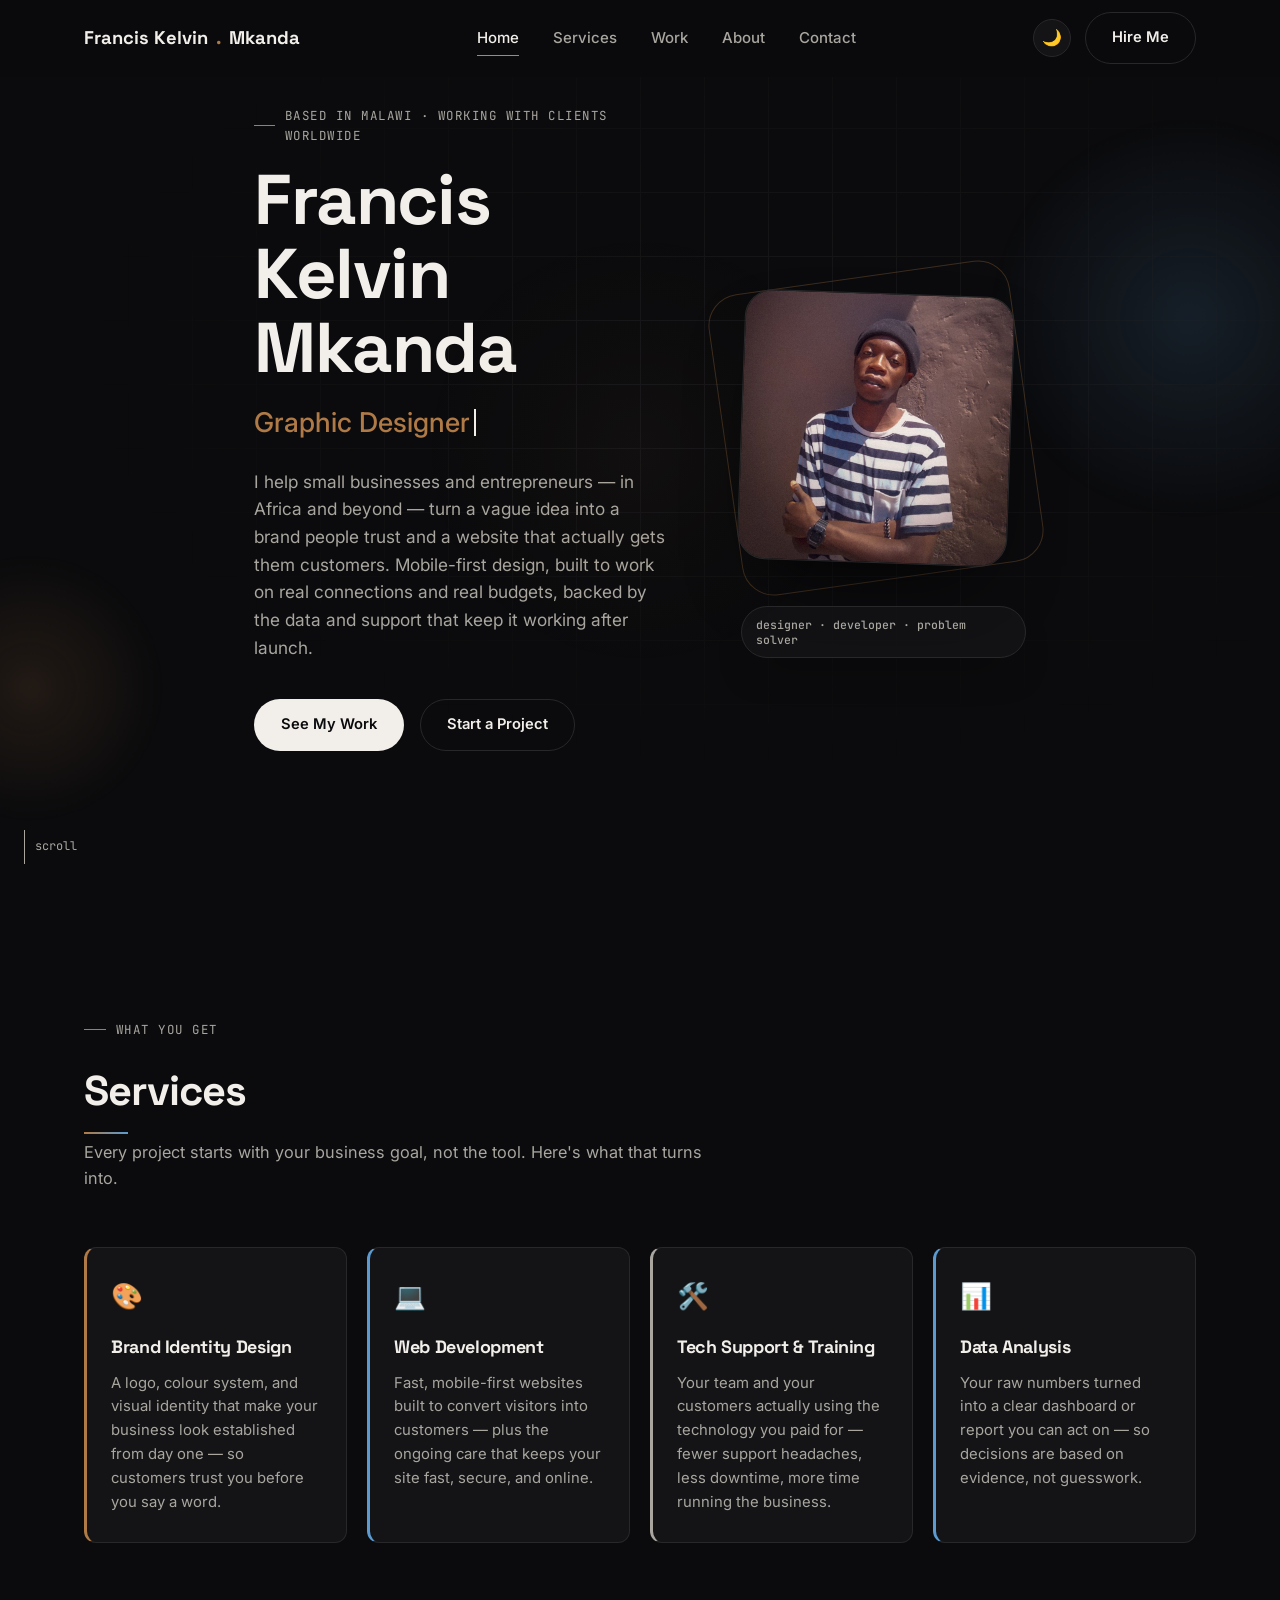
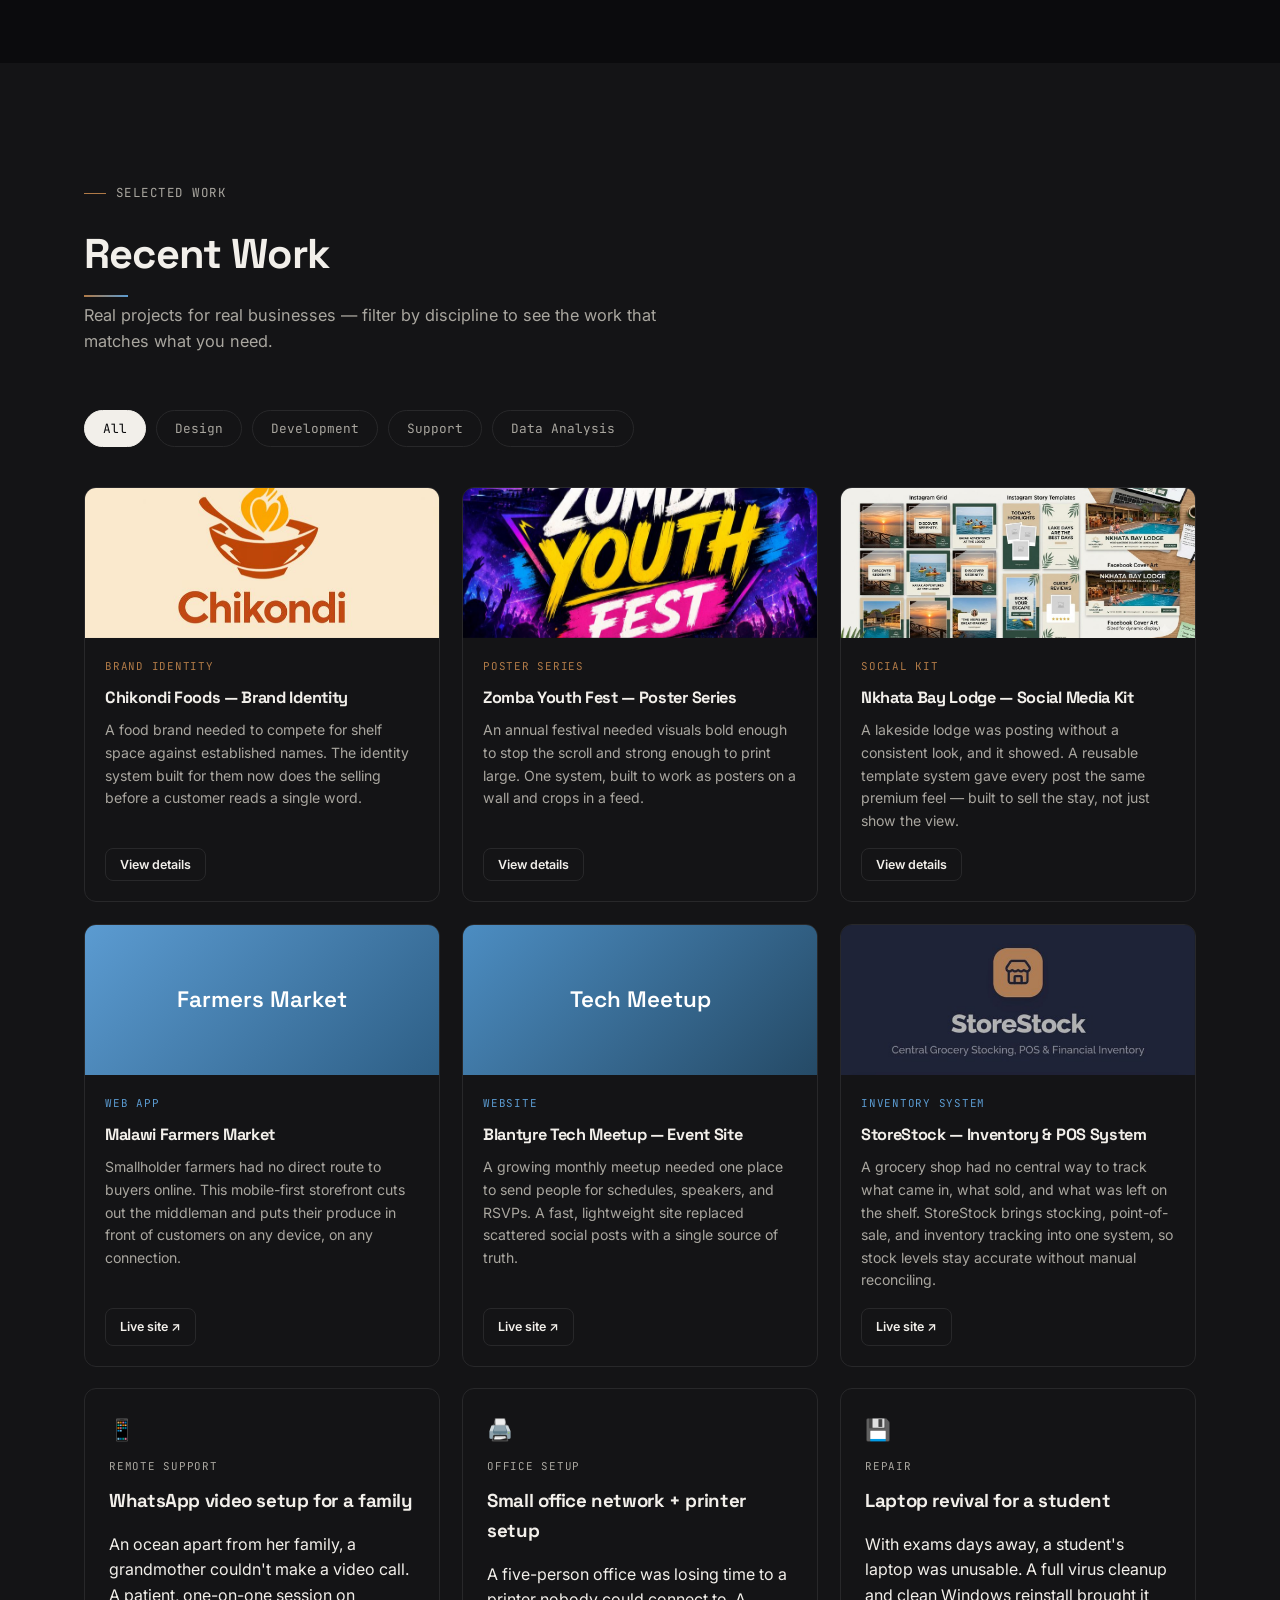
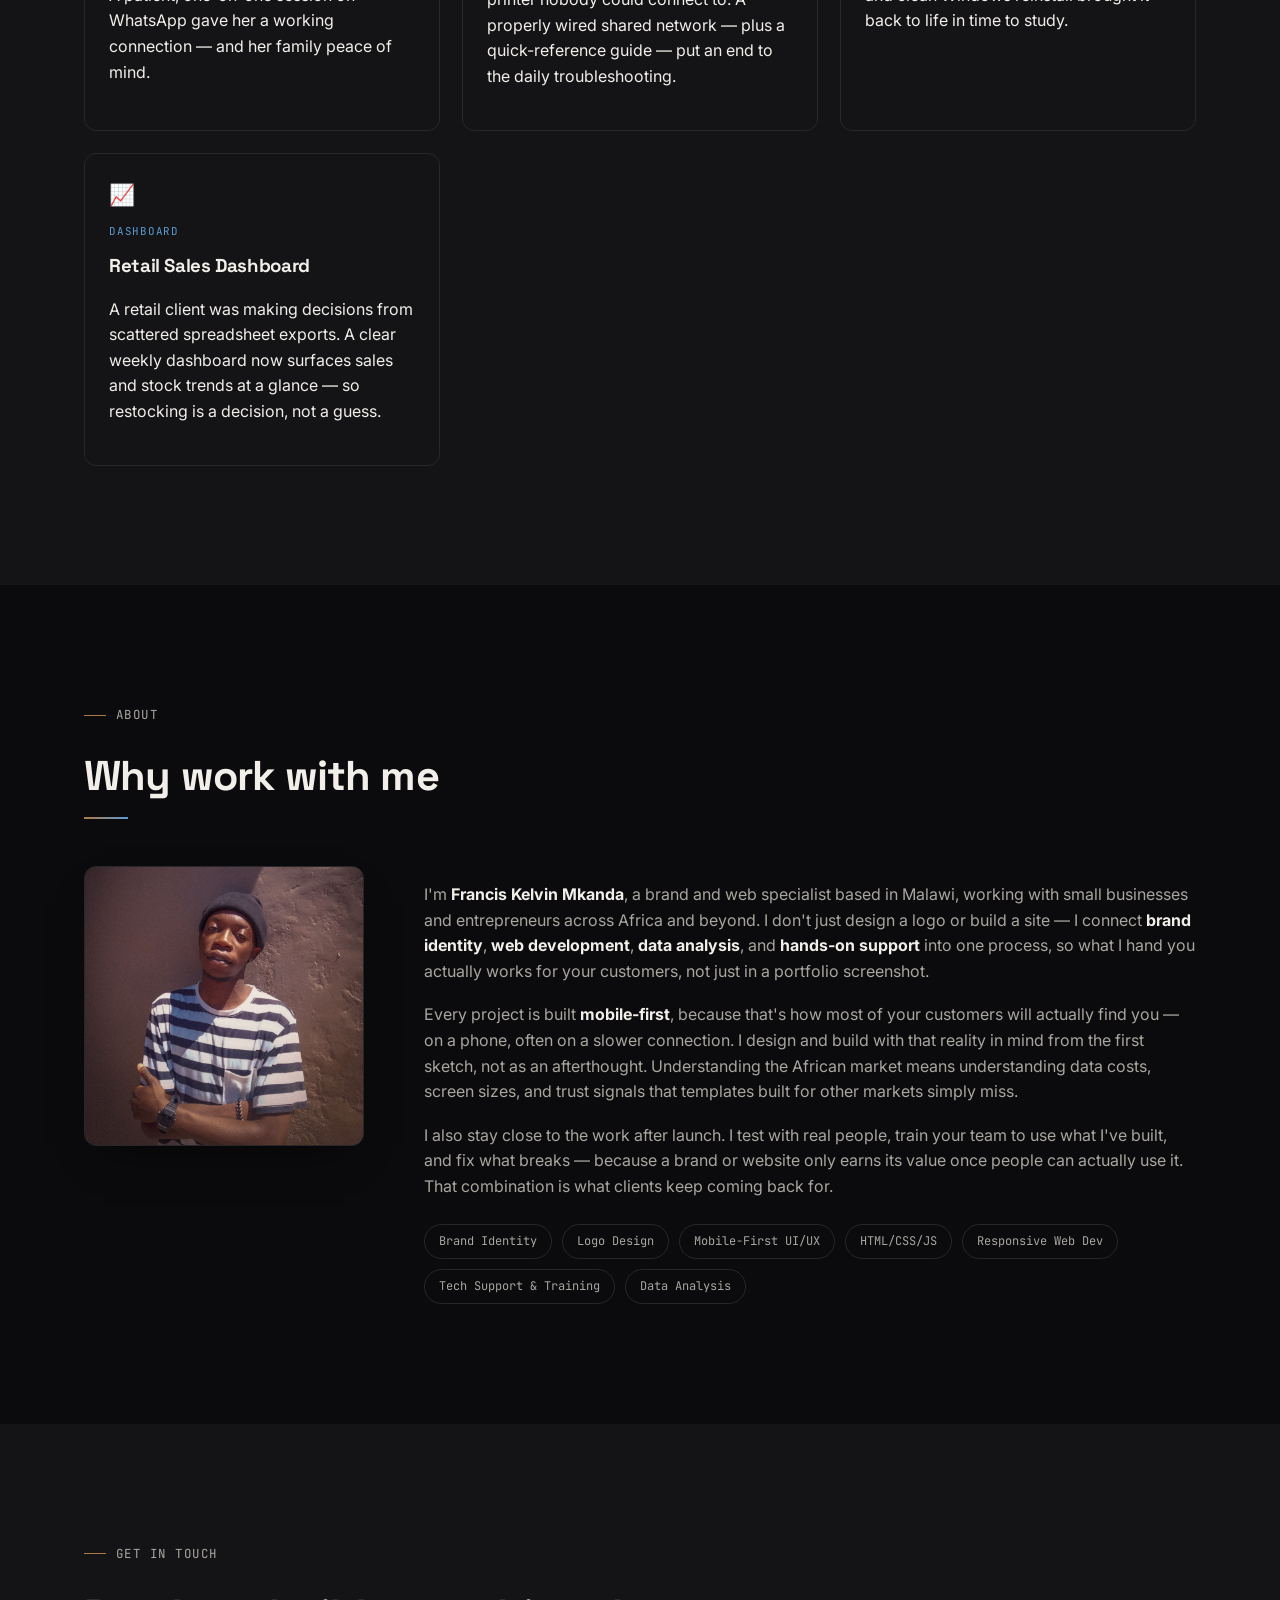
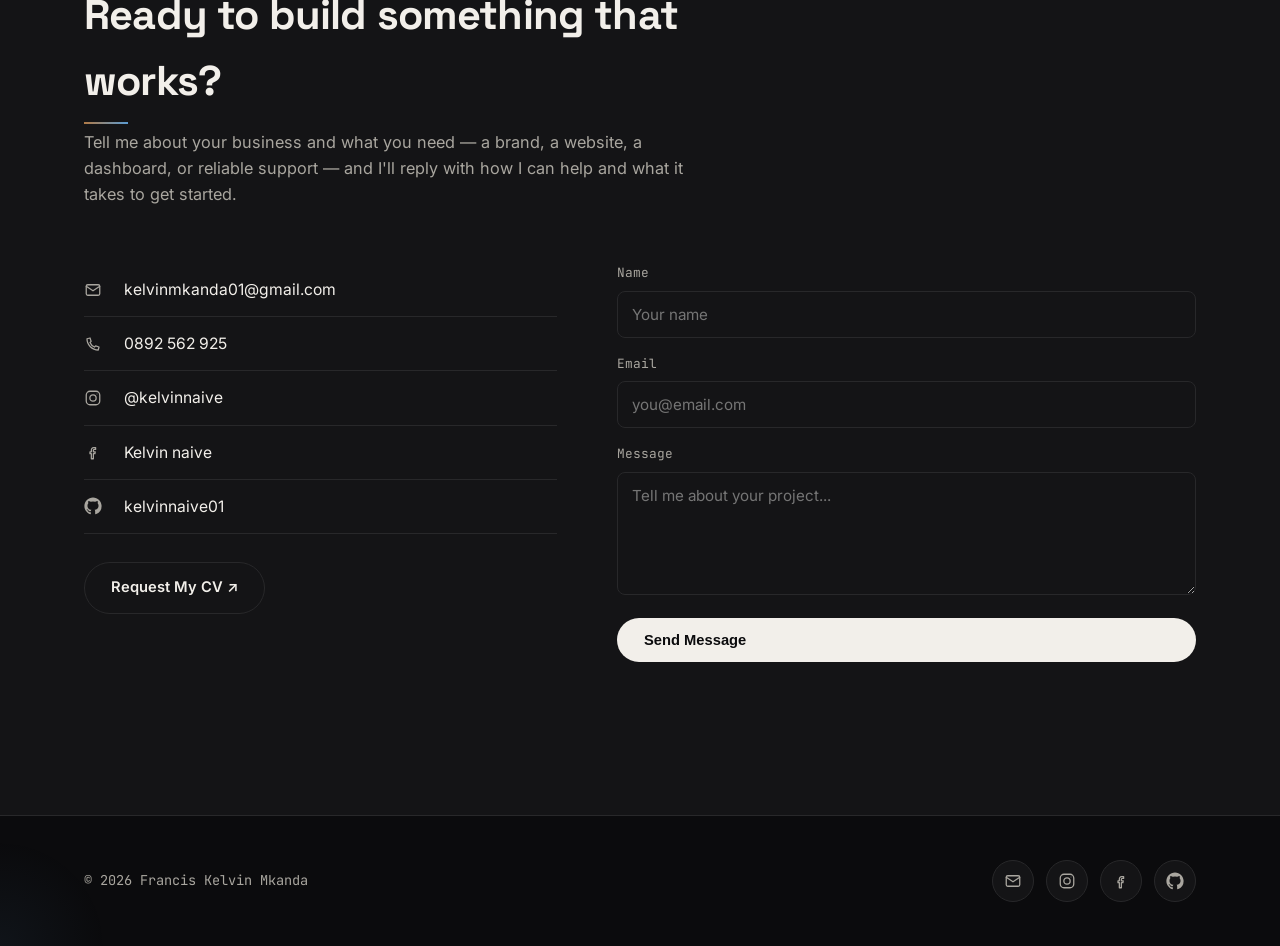
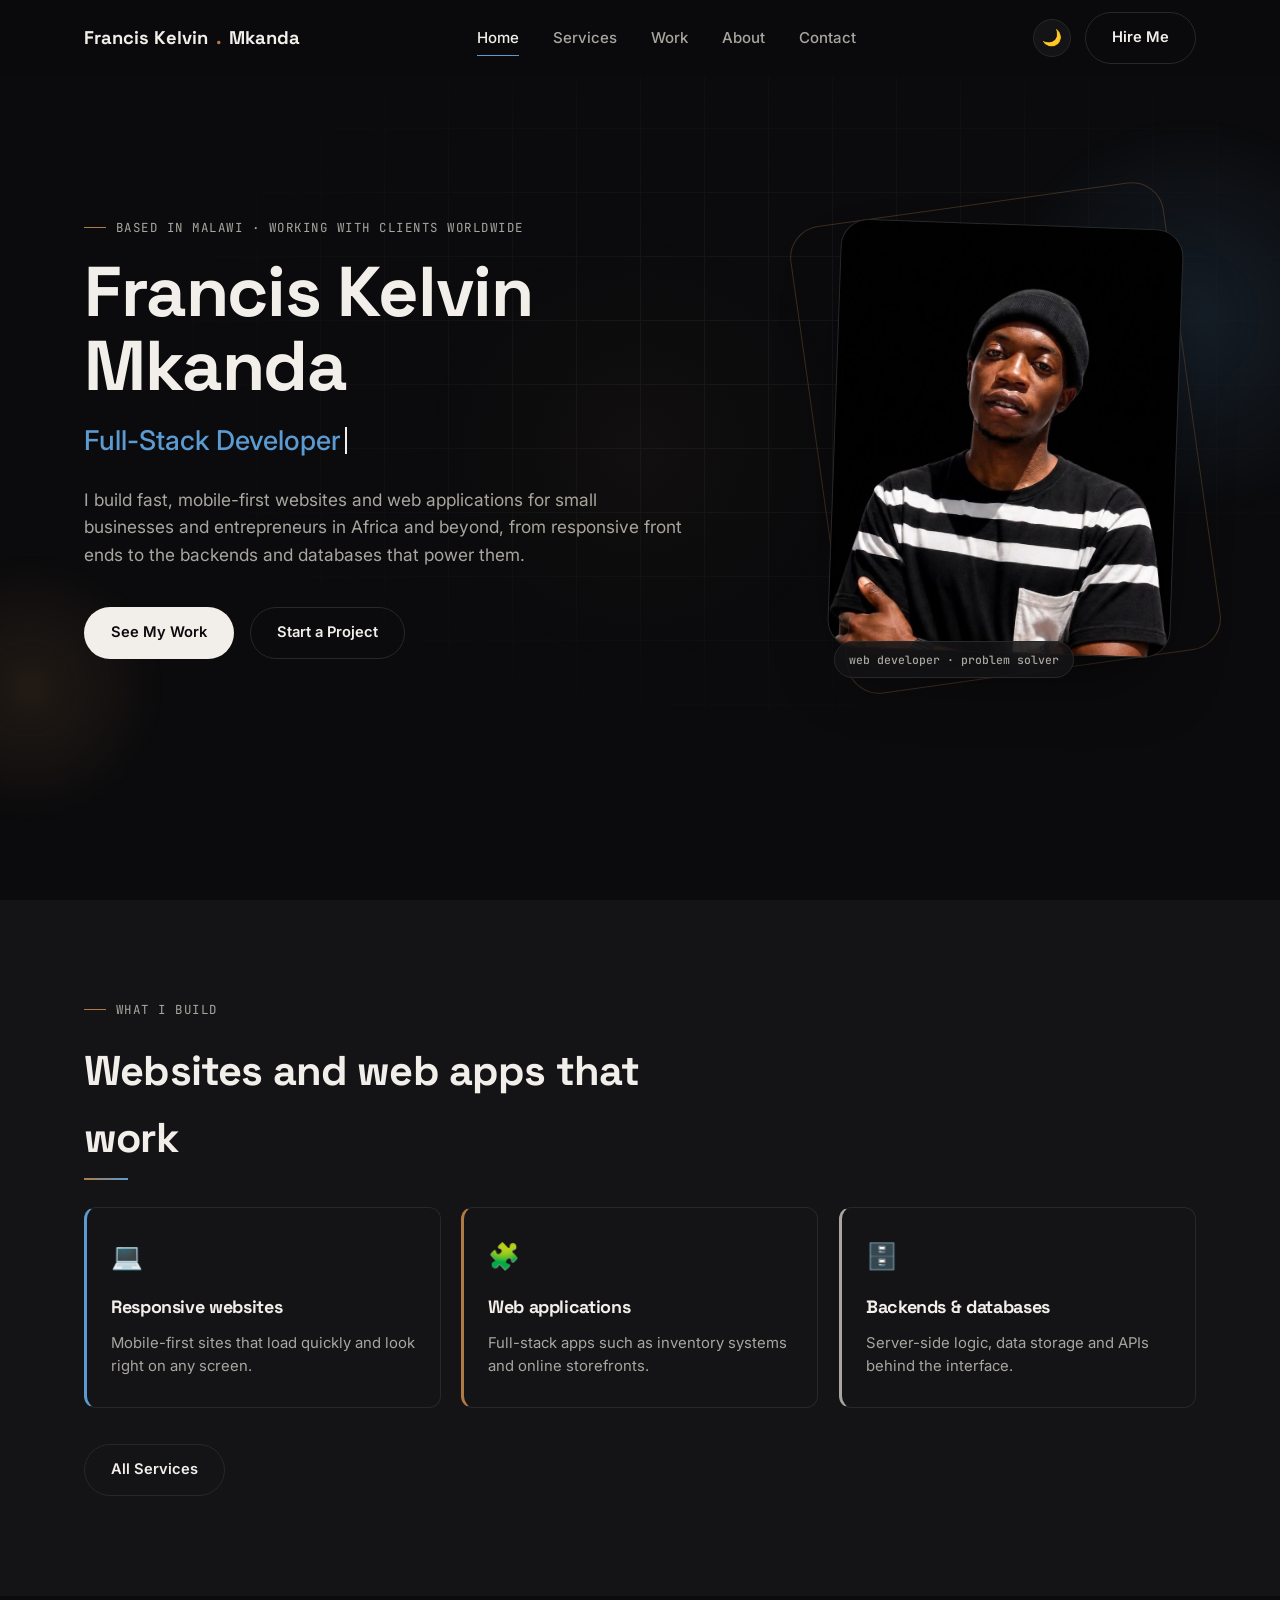
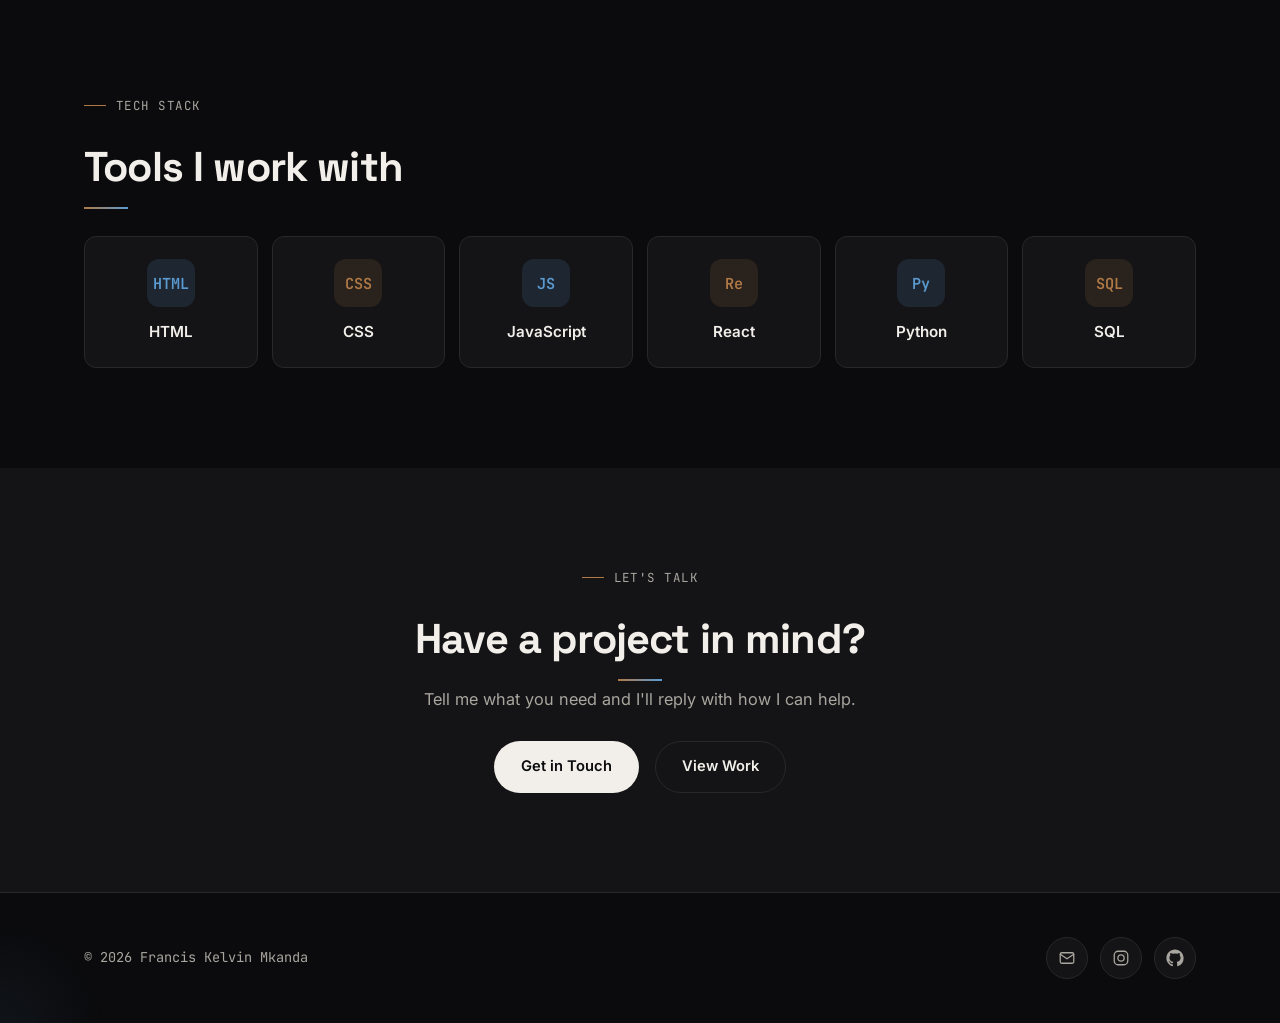
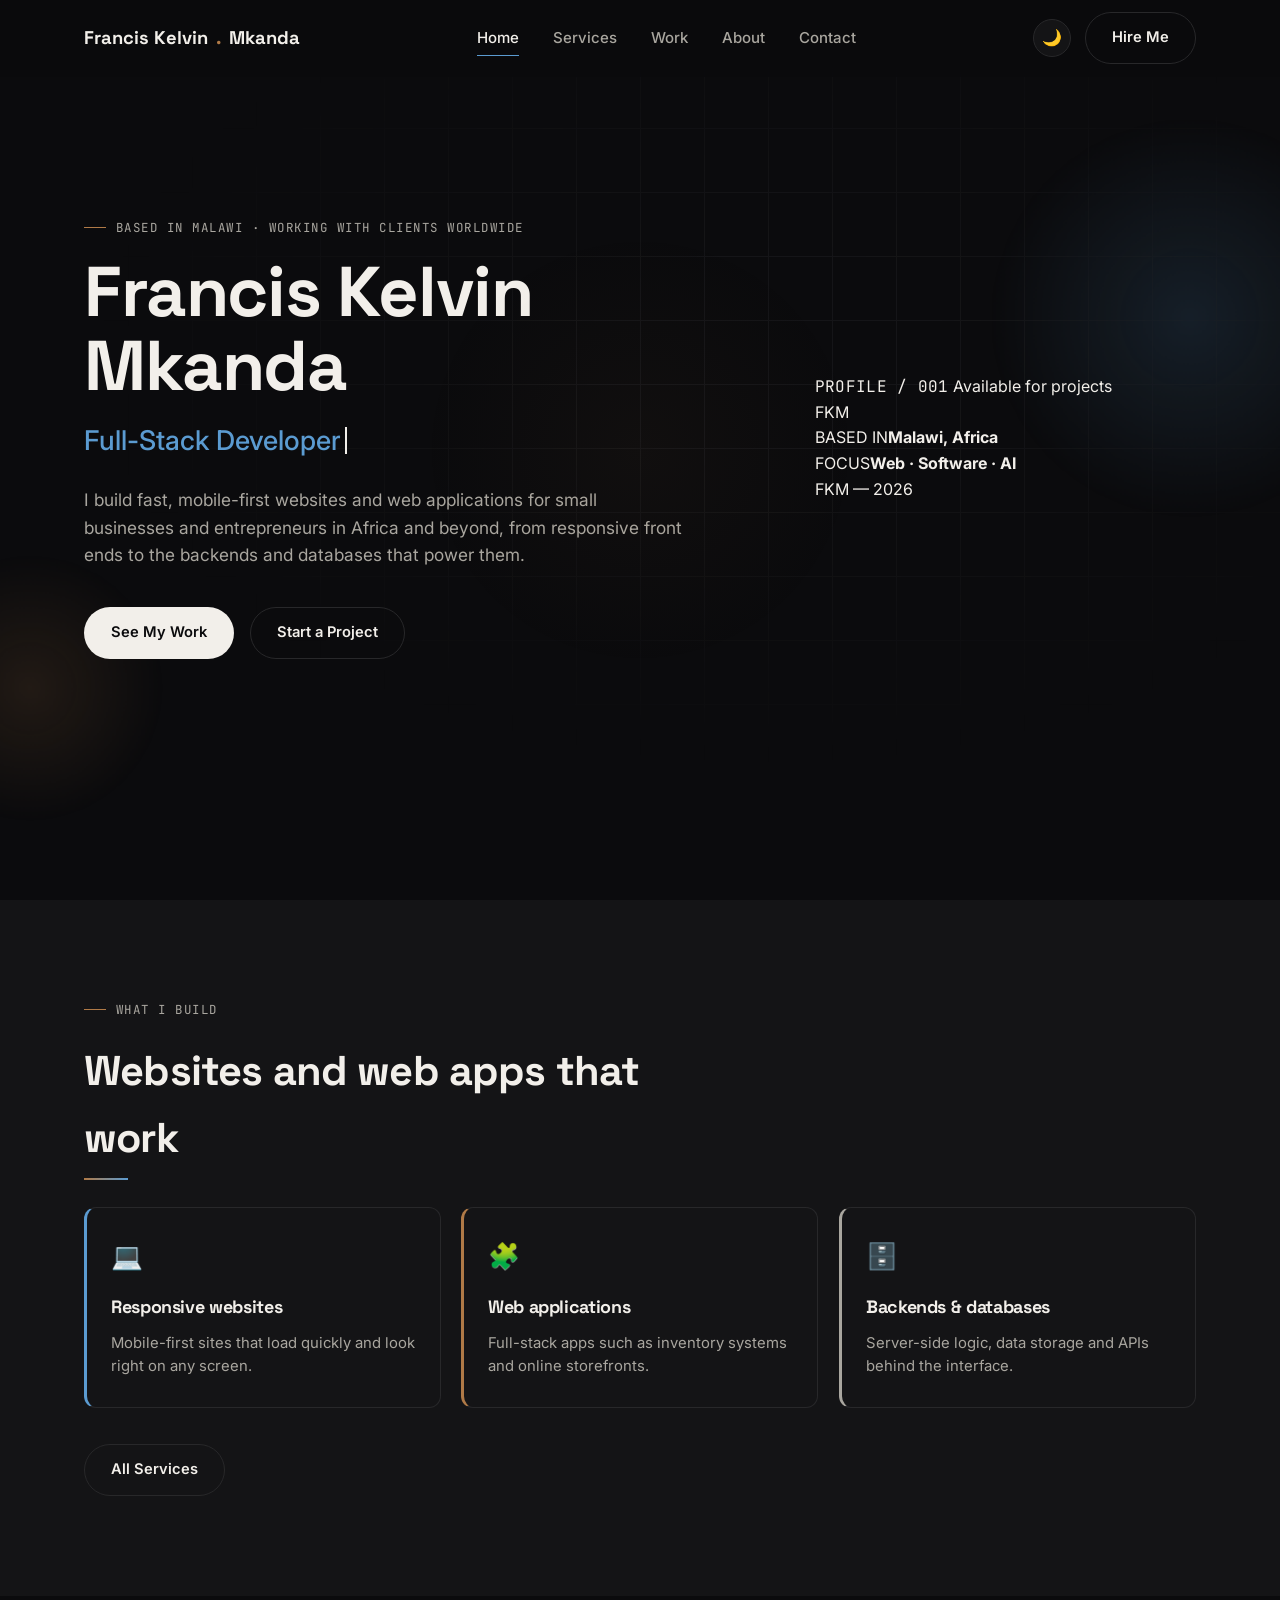
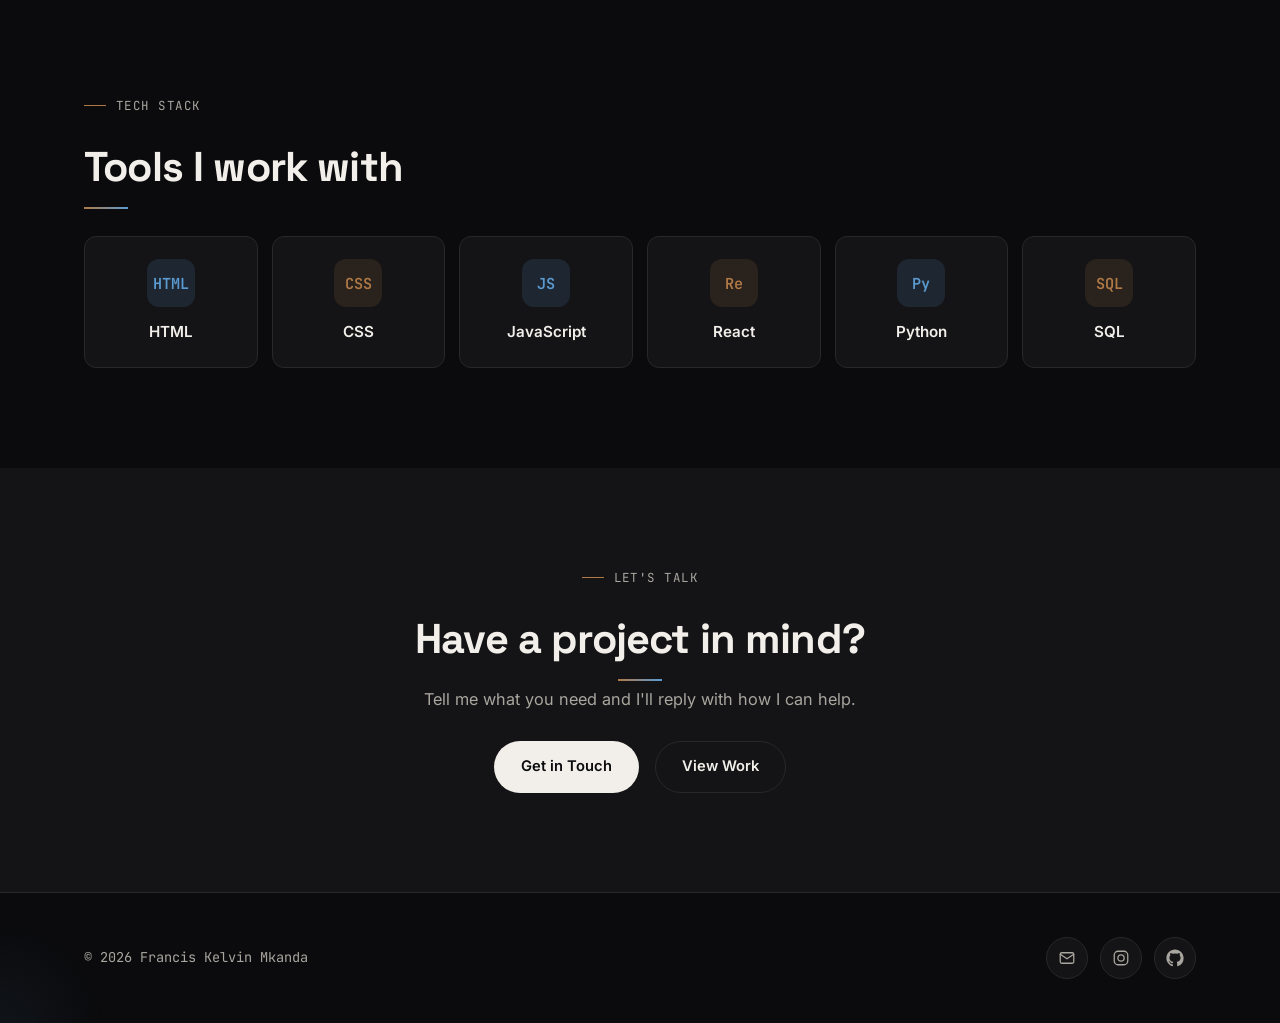
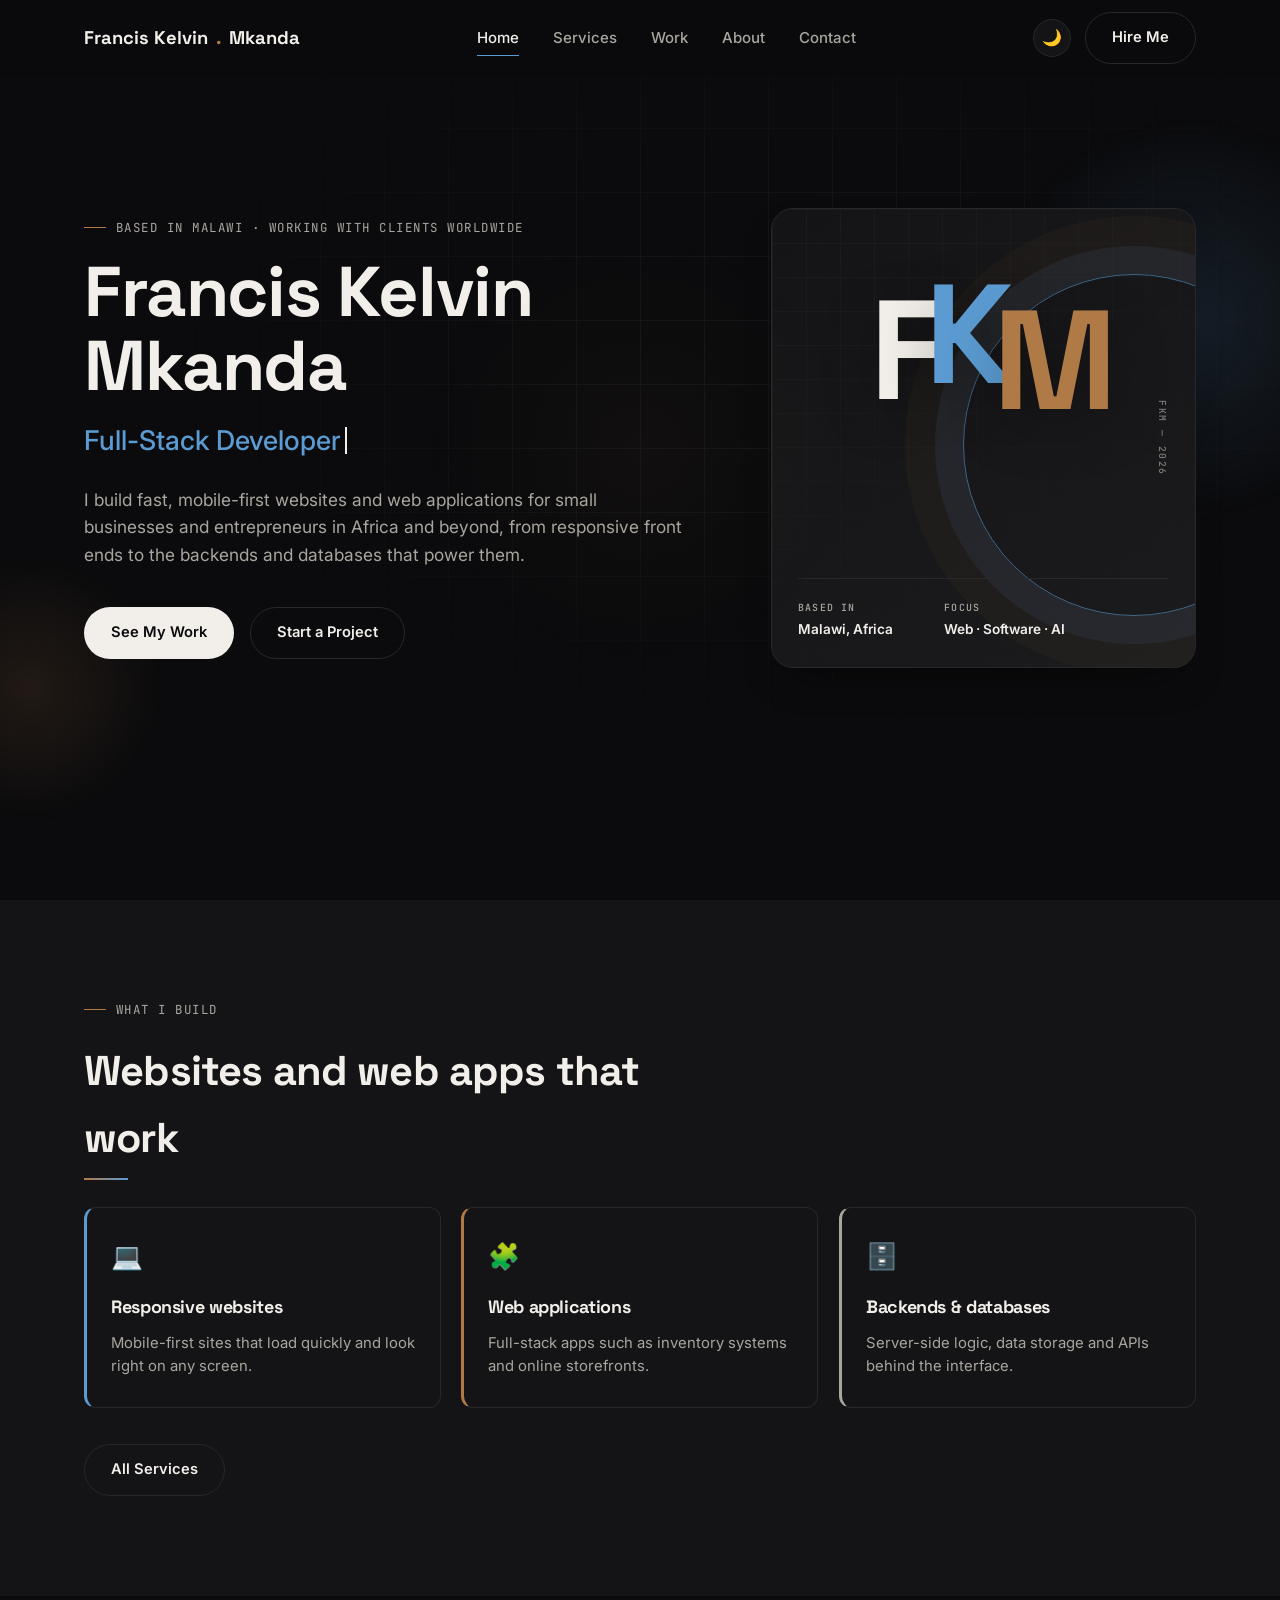
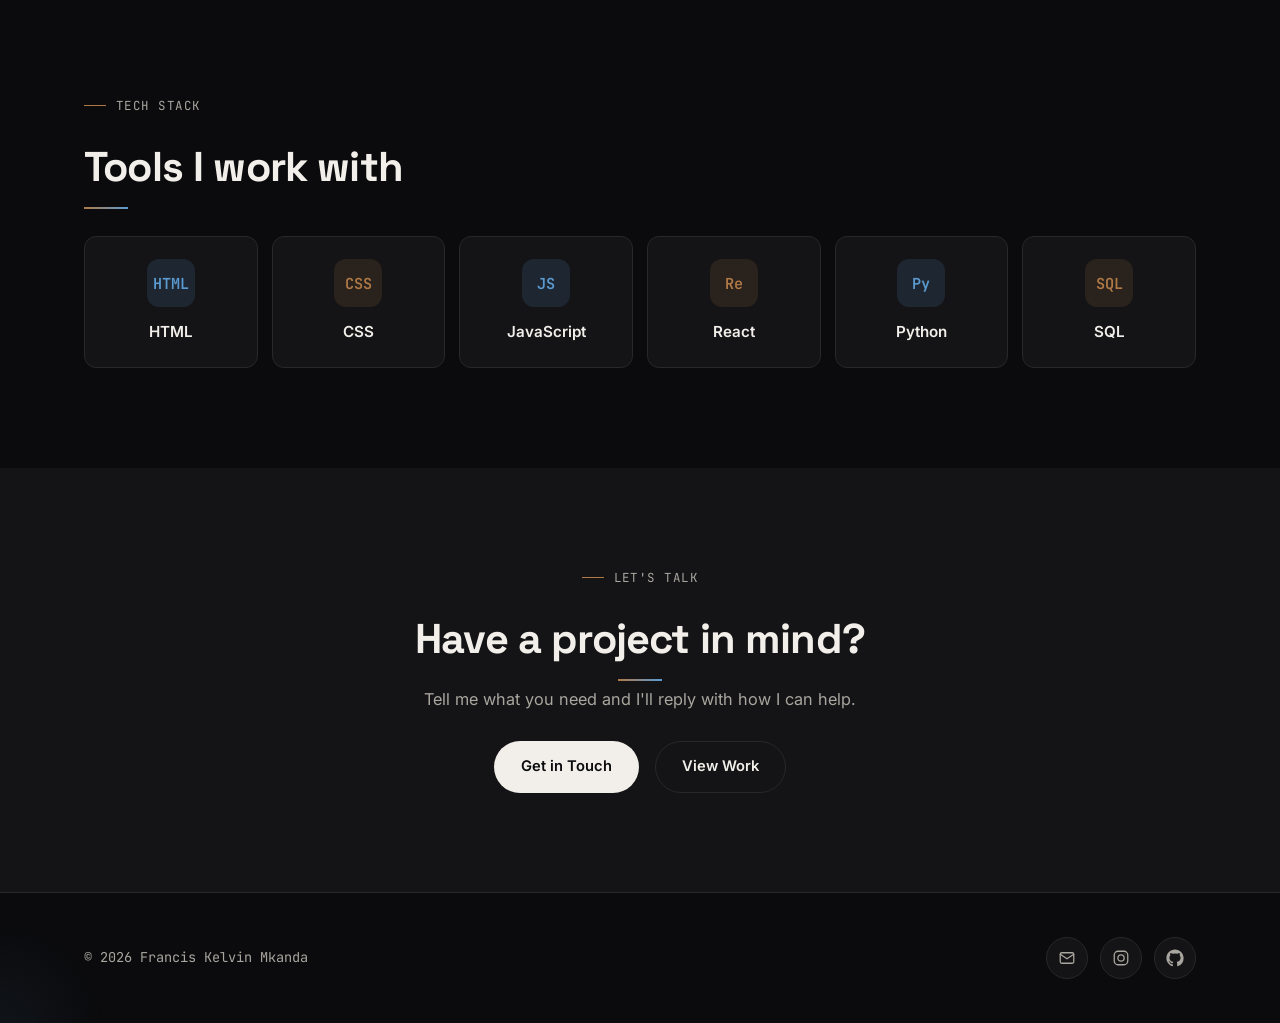
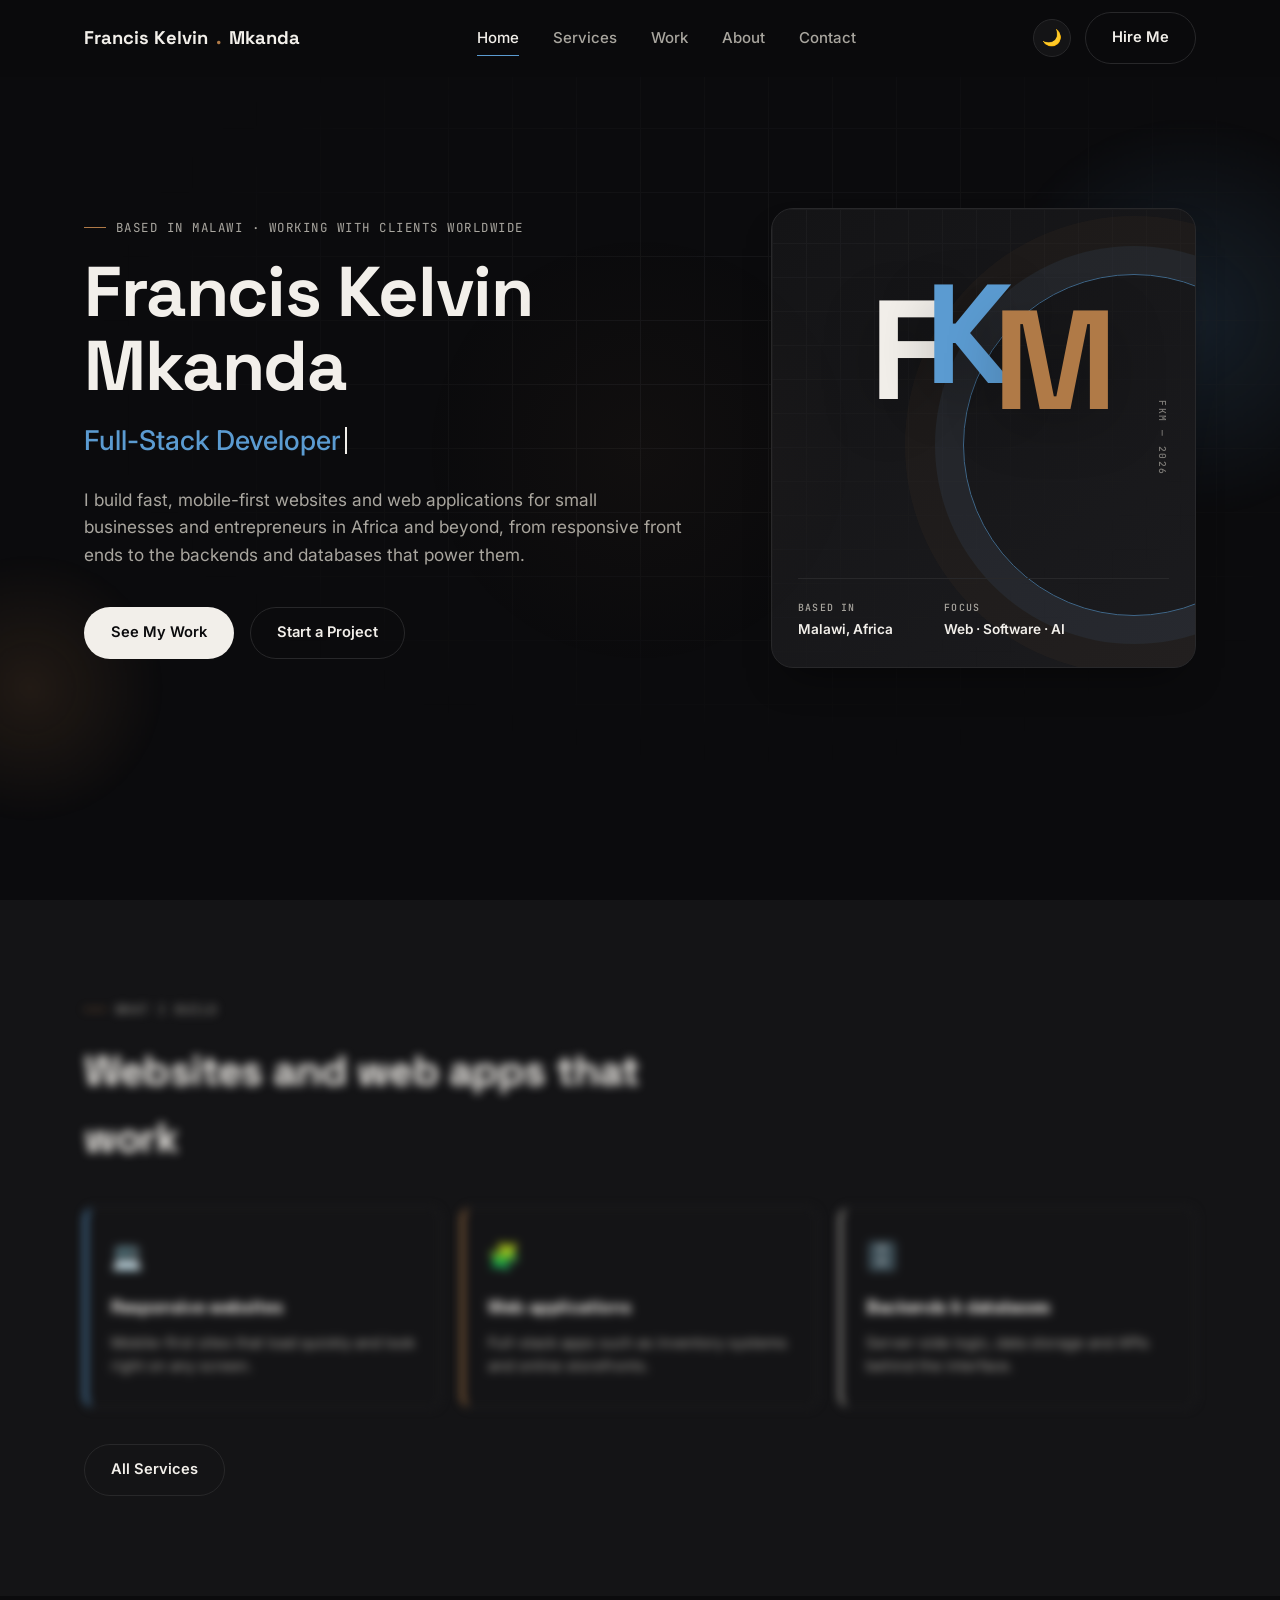
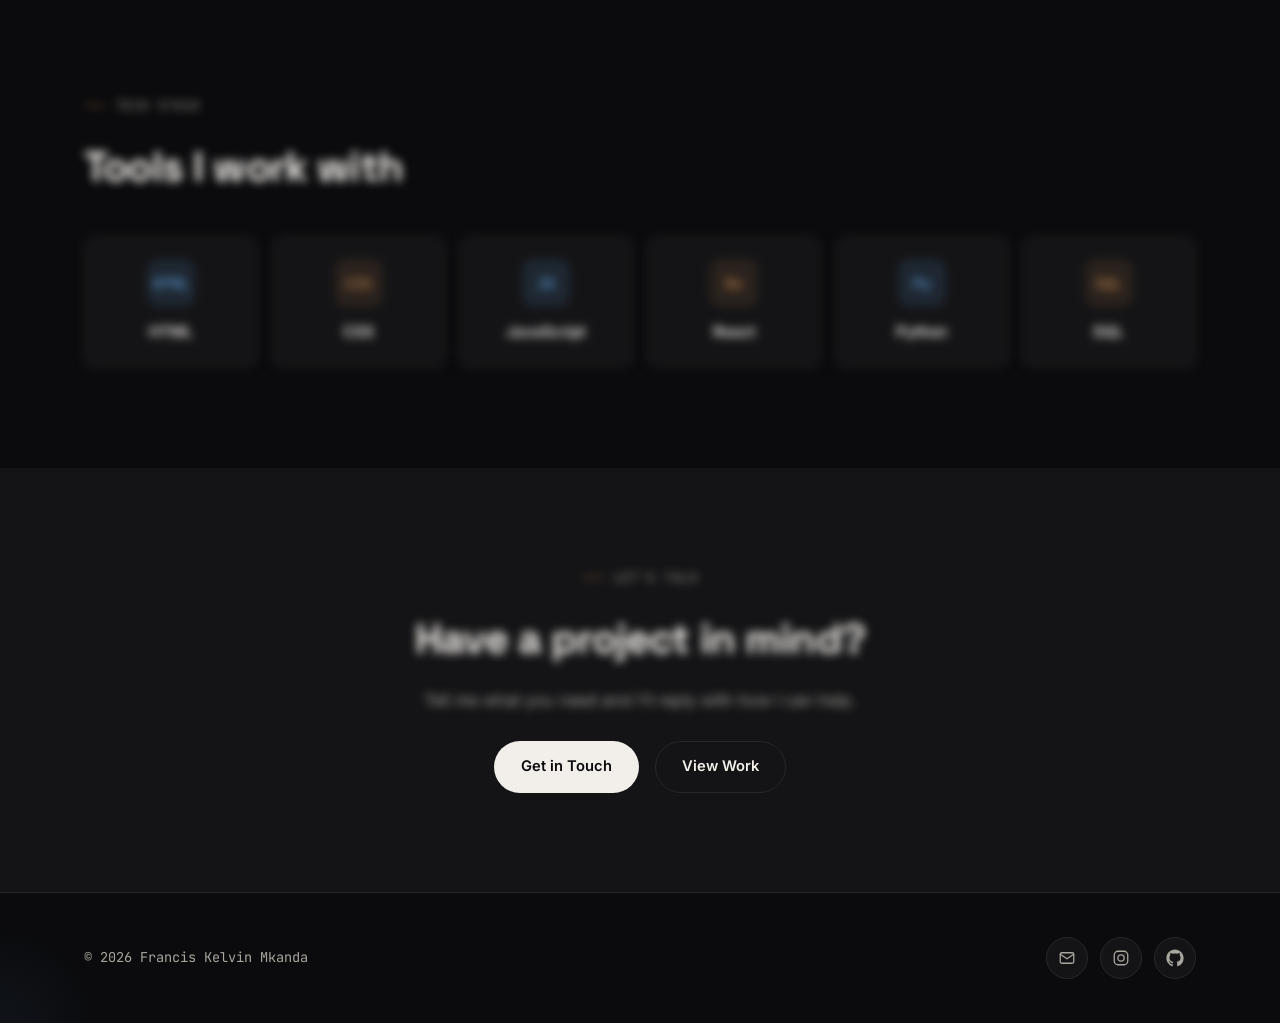
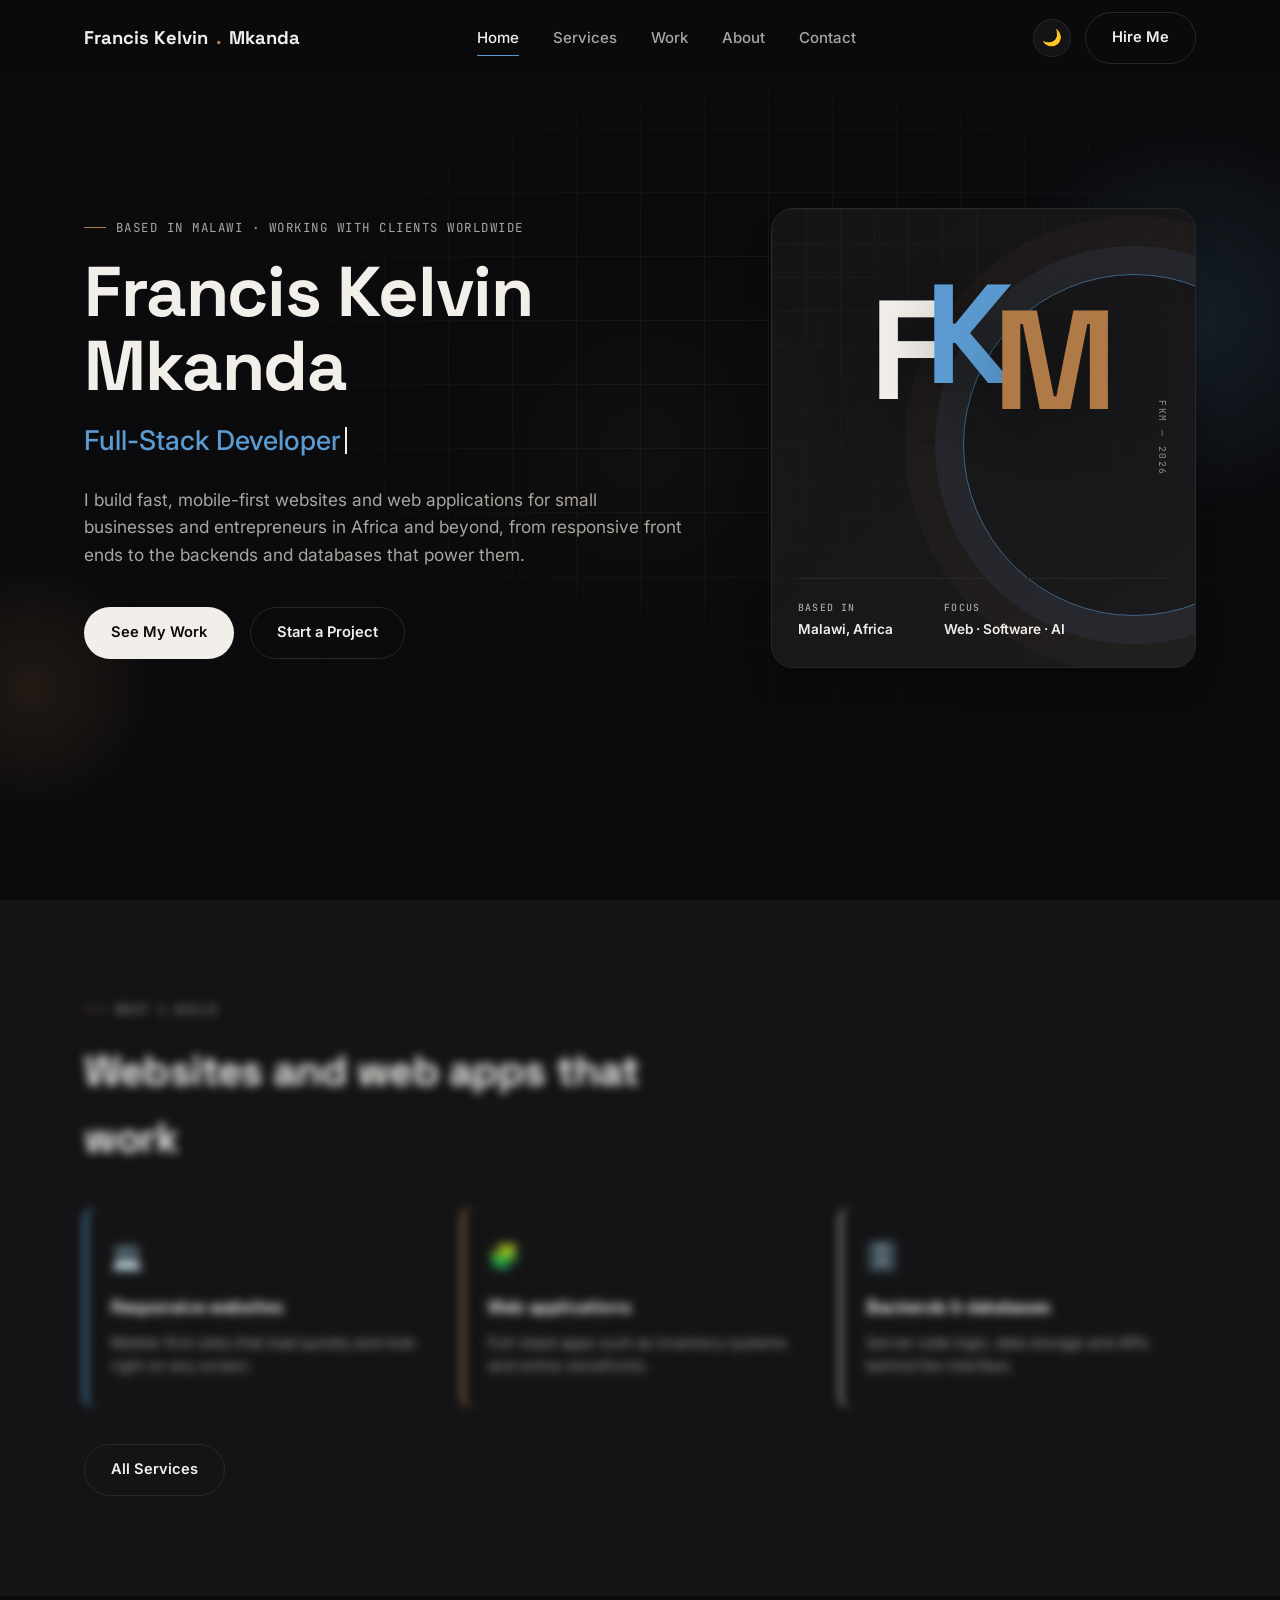
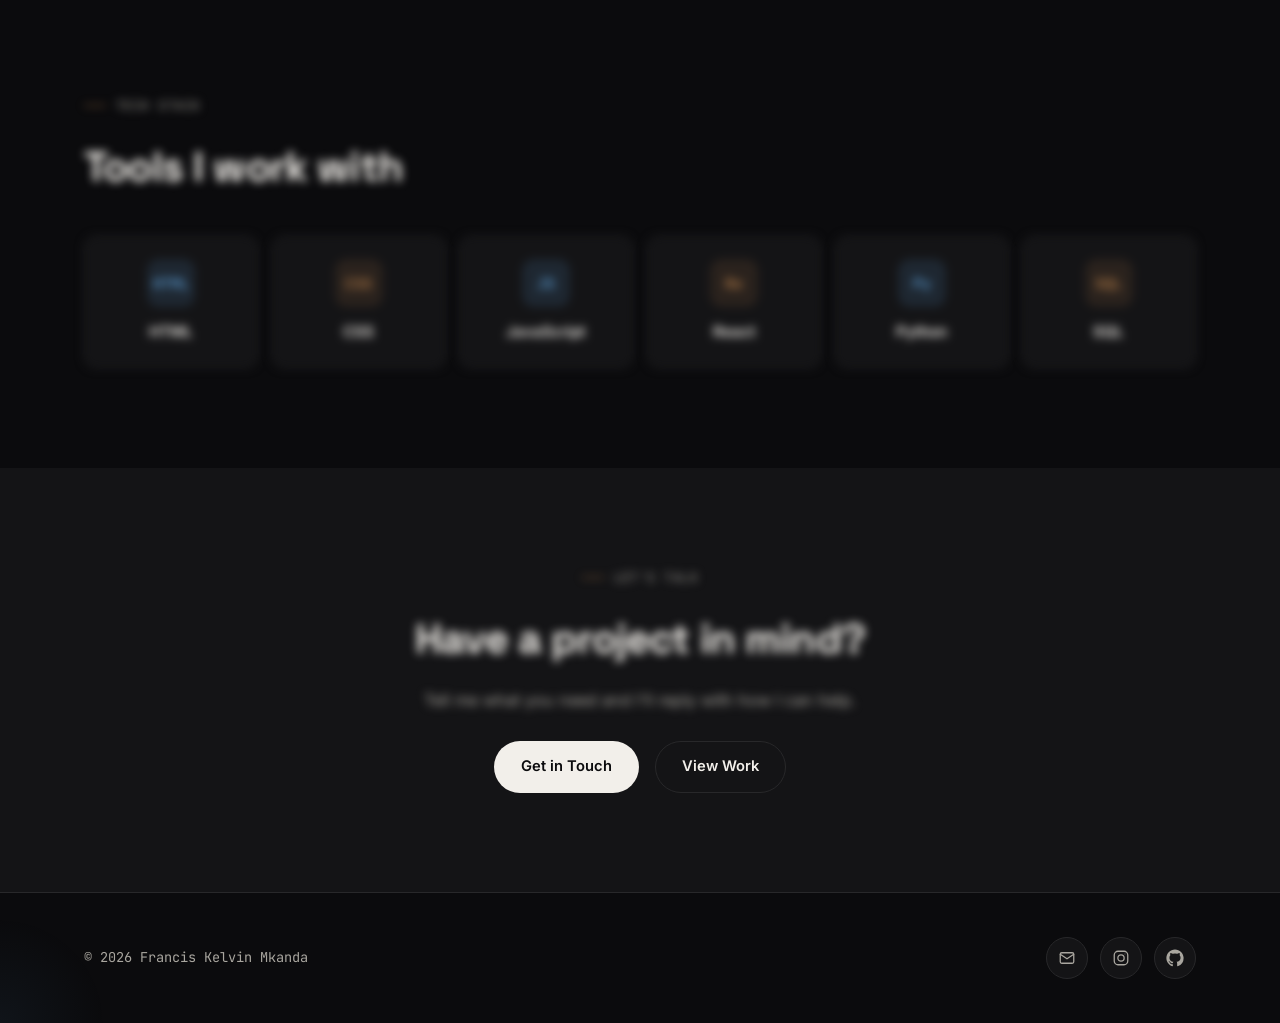
